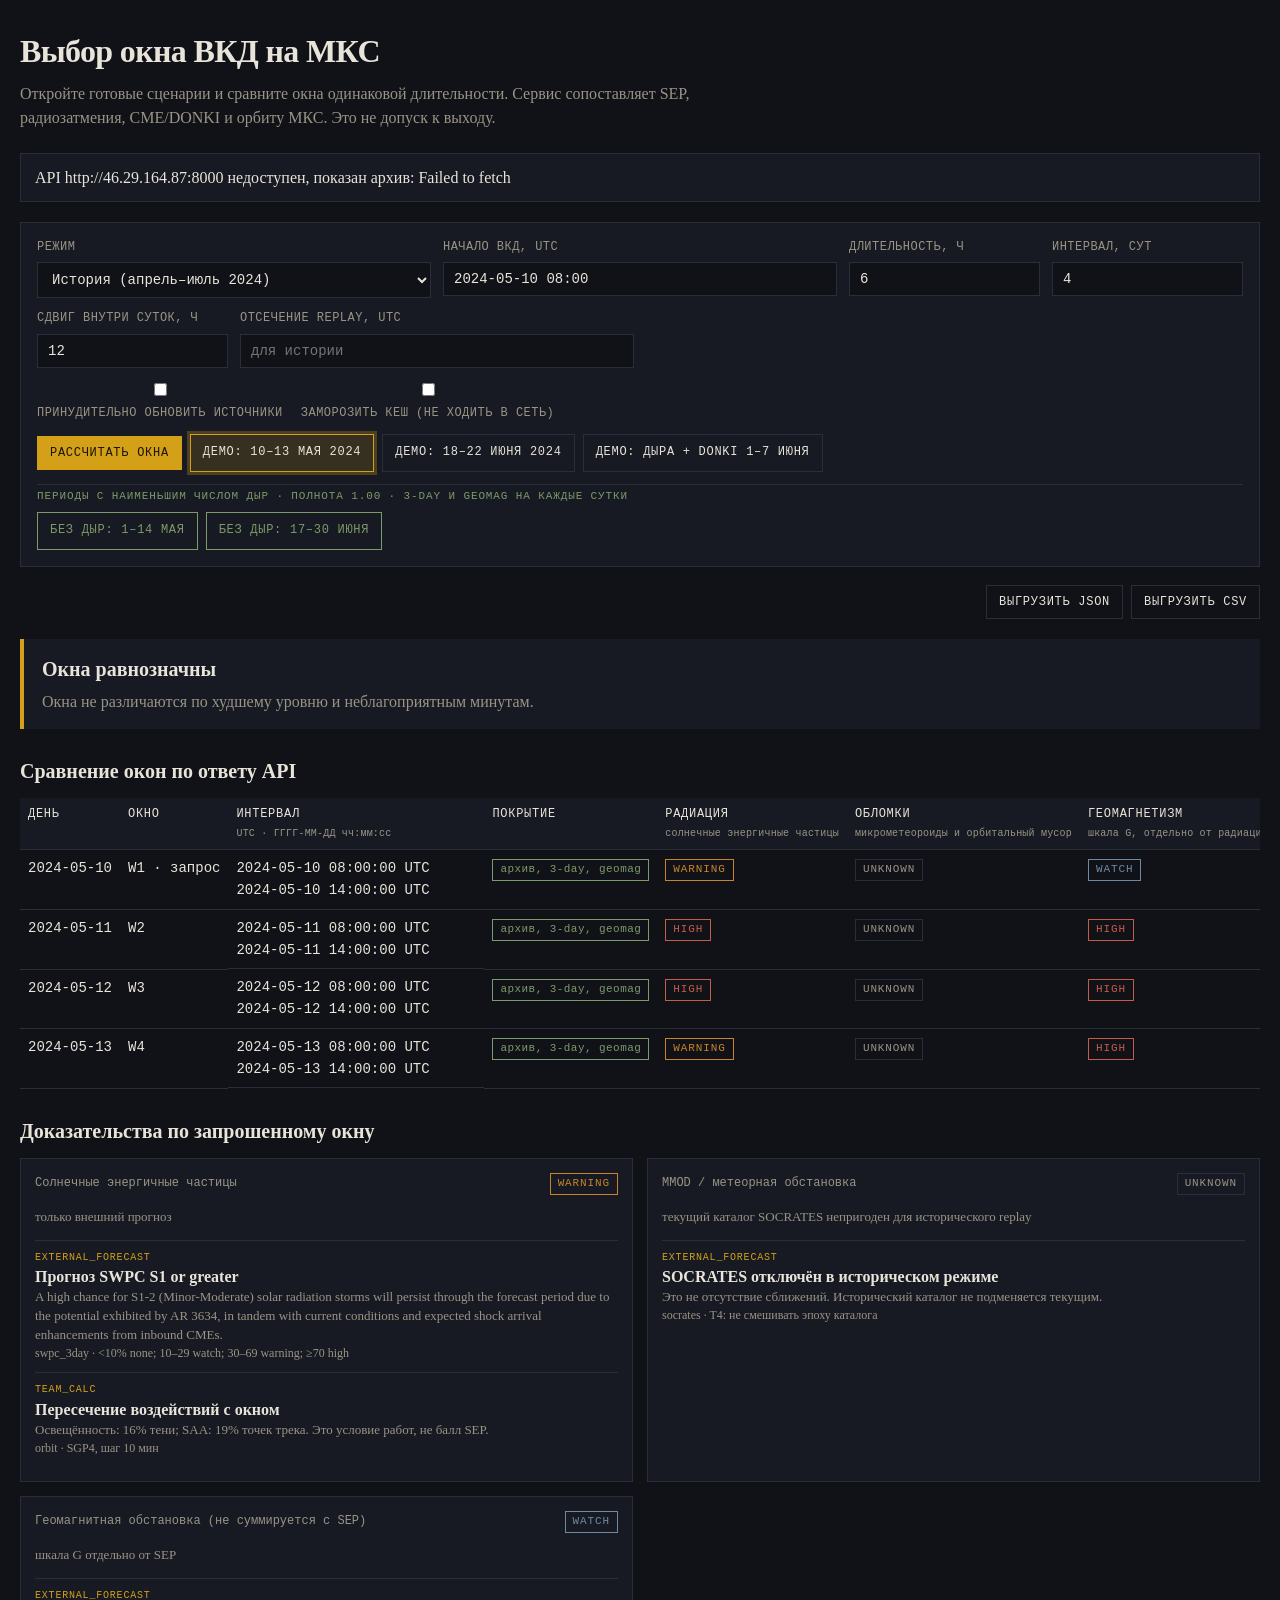
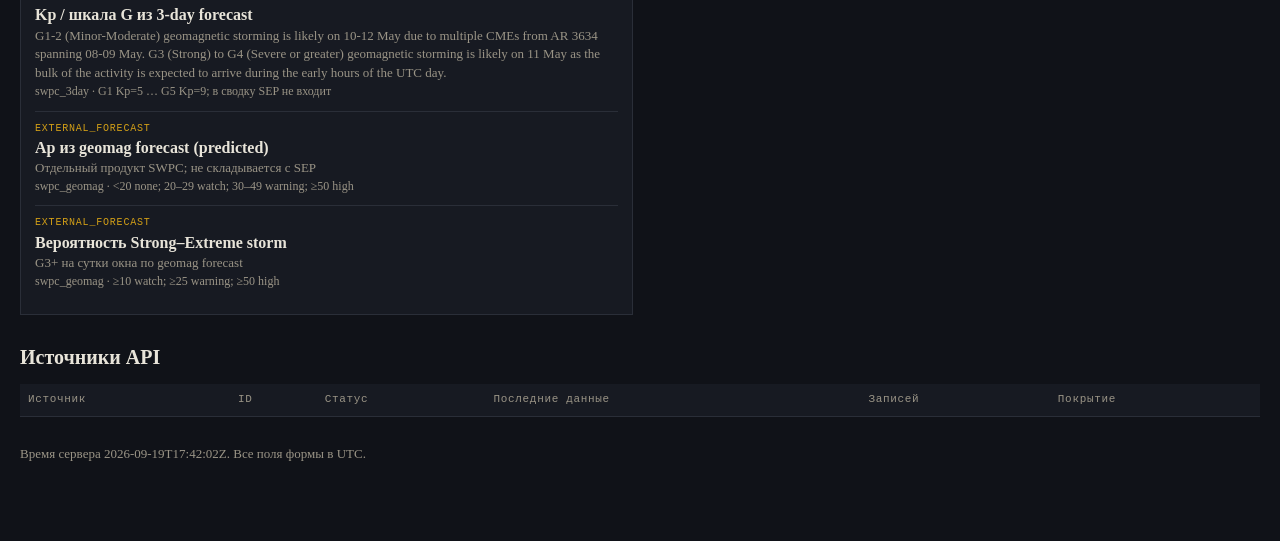
==== docs/index.html @ bfe6f2a4 "Drop the SEP/MMOD/G abbreviations and the summation footnote. Column headers keep the Russian names," ====
<!DOCTYPE html>
<html lang="ru">
<head>
  <meta charset="utf-8">
  <meta name="viewport" content="width=device-width, initial-scale=1">
  <title>Окно ВКД · МКС</title>
  <link rel="stylesheet" href="static/style.css?v=eva-window-0.3.8">
</head>
<body data-api-base="http://46.29.164.87:8000" data-static="true" data-live-api="true" data-algorithm="eva-window-0.3.8" data-demo="storm" data-demos='{&#34;storm&#34;: {&#34;mode&#34;: &#34;historical&#34;, &#34;start_utc&#34;: &#34;2024-05-10 08:00&#34;, &#34;duration_hours&#34;: 6, &#34;interval_days&#34;: 4, &#34;search_hours&#34;: 12, &#34;cutoff_utc&#34;: &#34;&#34;}, &#34;quiet&#34;: {&#34;mode&#34;: &#34;historical&#34;, &#34;start_utc&#34;: &#34;2024-06-18 08:00&#34;, &#34;duration_hours&#34;: 6, &#34;interval_days&#34;: 5, &#34;search_hours&#34;: 12, &#34;cutoff_utc&#34;: &#34;&#34;}, &#34;gap&#34;: {&#34;mode&#34;: &#34;historical&#34;, &#34;start_utc&#34;: &#34;2024-06-01 08:00&#34;, &#34;duration_hours&#34;: 6, &#34;interval_days&#34;: 7, &#34;search_hours&#34;: 12, &#34;cutoff_utc&#34;: &#34;&#34;}, &#34;full_may&#34;: {&#34;mode&#34;: &#34;historical&#34;, &#34;start_utc&#34;: &#34;2024-05-01 08:00&#34;, &#34;duration_hours&#34;: 6, &#34;interval_days&#34;: 14, &#34;search_hours&#34;: 12, &#34;cutoff_utc&#34;: &#34;&#34;}, &#34;full_june&#34;: {&#34;mode&#34;: &#34;historical&#34;, &#34;start_utc&#34;: &#34;2024-06-17 08:00&#34;, &#34;duration_hours&#34;: 6, &#34;interval_days&#34;: 14, &#34;search_hours&#34;: 12, &#34;cutoff_utc&#34;: &#34;&#34;}}'>
  <div class="page">
    <h1>Выбор окна ВКД на МКС</h1>
    <p class="lede">
      Откройте готовые сценарии и сравните окна одинаковой длительности.
      Сервис сопоставляет SEP, радиозатмения, CME/DONKI и орбиту МКС.
      Это не допуск к выходу.
    </p>

    

    <div id="live-error" class="banner error"></div>

    <form id="eva-form" class="console" onsubmit="return false;">
      <label class="span-2 mode-field">Режим
        <select name="mode">
          <option value="current" >Текущая обстановка</option>
          <option value="historical" selected>История (апрель–июль 2024)</option>
        </select>
      </label>
      <label class="span-2">Начало ВКД, UTC
        <input name="start_utc" placeholder="2024-04-15 08:00" value="2024-05-10 08:00">
      </label>
      <label>Длительность, ч
        <input name="duration_hours" type="number" min="1" max="8" step="0.5" value="6">
      </label>
      <label>Интервал, сут
        <input name="interval_days" type="number" min="1" max="122" step="1" value="4">
      </label>
      <label>Сдвиг внутри суток, ч
        <input name="search_hours" type="number" min="1" max="24" step="1" value="12">
      </label>
      <label class="span-2">Отсечение replay, UTC
        <input name="cutoff_utc" placeholder="для истории" value="">
      </label>
      <div class="span-6 checks">
        <label><input type="checkbox" name="refresh" > Принудительно обновить источники</label>
        <label><input type="checkbox" name="freeze" > Заморозить кеш (не ходить в сеть)</label>
        
      </div>
      <div class="span-6 actions">
        
        <button type="submit">Рассчитать окна</button>
        
        
        <a class="btn ghost is-selected" href="index.html?demo=storm" aria-pressed="true">Демо: 10–13 мая 2024</a>
        
        <a class="btn ghost" href="index.html?demo=quiet" >Демо: 18–22 июня 2024</a>
        
        <a class="btn ghost" href="index.html?demo=gap" >Демо: дыра + DONKI 1–7 июня</a>
        
      </div>
      <div class="span-6 demo-full">
        <p class="demo-full-label">Периоды с наименьшим числом дыр · полнота 1.00 · 3-day и geomag на каждые сутки</p>
        <div class="actions">
          
          <a class="btn full" href="index.html?demo=full_may" >Без дыр: 1–14 мая</a>
          
          <a class="btn full" href="index.html?demo=full_june" >Без дыр: 17–30 июня</a>
          
        </div>
      </div>
    </form>

    <div id="results-root">
    
    </div>

    <p class="small">Время сервера 2026-09-19T17:42:02Z. Все поля формы в UTC.</p>
  </div>
  <div id="eva-alert" class="modal" hidden>
    <div class="modal-card" role="dialog" aria-modal="true" aria-labelledby="eva-alert-title">
      <p class="modal-kicker">Предупреждение</p>
      <h2 id="eva-alert-title">Опасность выхода</h2>
      <p id="eva-alert-body"></p>
      <div id="eva-alert-factors" class="modal-factors"></div>
      <div class="modal-actions">
        <button type="button" id="eva-alert-close">Понятно</button>
      </div>
    </div>
  </div>
  <script src="static/stand.js?v=eva-window-0.3.8"></script>
</body>
</html>
---- docs/static/style.css ----
:root {
  --bg: #101218;
  --bg-2: #171a22;
  --ink: #e8e4d9;
  --muted: #9a9486;
  --line: #2a2e38;
  --accent: #d4a017;
  --good: #7d9a6a;
  --warn: #c9842a;
  --bad: #c45c4a;
  --info: #6e8aa3;
  --mono: "IBM Plex Mono", "SF Mono", ui-monospace, Menlo, monospace;
  --sans: "Iowan Old Style", "Palatino Linotype", Palatino, "Times New Roman", serif;
}

* { box-sizing: border-box; }
html, body { margin: 0; padding: 0; background: var(--bg); color: var(--ink); }
body {
  font-family: var(--sans);
  font-size: 16px;
  line-height: 1.45;
}

.page { max-width: 1280px; margin: 0 auto; padding: 28px 20px 64px; }
.kicker {
  font-family: var(--mono);
  font-size: 11px;
  letter-spacing: 0.14em;
  text-transform: uppercase;
  color: var(--accent);
  margin: 0 0 8px;
}
h1 { font-size: 32px; font-weight: 600; margin: 0 0 8px; letter-spacing: -0.02em; }
.lede { color: var(--muted); max-width: 46em; margin: 0 0 24px; }

.banner {
  border: 1px solid var(--line);
  background: var(--bg-2);
  padding: 12px 14px;
  margin: 0 0 20px;
}
.banner.error:empty { display: none; }
.banner.warn { border-color: var(--warn); }

form.console {
  display: grid;
  grid-template-columns: repeat(6, minmax(0, 1fr));
  gap: 12px;
  padding: 16px;
  border: 1px solid var(--line);
  background: var(--bg-2);
  margin-bottom: 18px;
}
form.console label {
  display: flex;
  flex-direction: column;
  gap: 6px;
  font-size: 12px;
  color: var(--muted);
  font-family: var(--mono);
  letter-spacing: 0.04em;
  text-transform: uppercase;
}
form.console .span-2 { grid-column: span 2; }
form.console .span-6 { grid-column: span 6; }
form.console .mode-field {
  min-width: 18rem;
}
input:not([type="checkbox"]), select {
  background: var(--bg);
  color: var(--ink);
  border: 1px solid var(--line);
  padding: 8px 10px;
  font: 14px var(--mono);
  width: 100%;
  min-width: 0;
}
form.console .mode-field select {
  min-width: 26ch;
}
.checks { display: flex; gap: 18px; align-items: center; flex-wrap: wrap; }
.checks label { flex-direction: row; align-items: center; text-transform: none; letter-spacing: 0; font-family: var(--sans); color: var(--ink); }
.actions { display: flex; gap: 8px; flex-wrap: wrap; align-items: center; }
button, .btn {
  appearance: none;
  border: 1px solid var(--accent);
  background: var(--accent);
  color: #1a1404;
  font-family: var(--mono);
  font-size: 12px;
  letter-spacing: 0.06em;
  text-transform: uppercase;
  padding: 9px 12px;
  text-decoration: none;
  cursor: pointer;
  transition: background-color 0.16s ease, border-color 0.16s ease, color 0.16s ease, box-shadow 0.16s ease, filter 0.16s ease;
}
button:hover, .btn:hover,
button:focus-visible, .btn:focus-visible,
button:active, .btn:active,
button.is-selected, .btn.is-selected {
  background: #edc44a;
  border-color: #f3d36a;
  color: #1a1404;
  box-shadow: 0 0 0 3px rgba(212, 160, 23, 0.38);
  filter: brightness(1.06);
}
.btn.ghost, button.ghost {
  background: transparent;
  color: var(--ink);
  border-color: var(--line);
}
.btn.ghost:hover, button.ghost:hover,
.btn.ghost:focus-visible, button.ghost:focus-visible,
.btn.ghost:active, button.ghost:active,
.btn.ghost.is-selected, button.ghost.is-selected {
  background: rgba(212, 160, 23, 0.16);
  border-color: var(--accent);
  color: var(--ink);
  box-shadow: 0 0 0 3px rgba(212, 160, 23, 0.28);
  filter: none;
}
.demo-full {
  padding-top: 4px;
  border-top: 1px solid var(--line);
}
.demo-full-label {
  margin: 0 0 8px;
  font-family: var(--mono);
  font-size: 11px;
  letter-spacing: 0.08em;
  text-transform: uppercase;
  color: var(--good);
}
.btn.full {
  background: transparent;
  color: var(--good);
  border-color: var(--good);
}
.btn.full:hover, .btn.full:focus-visible,
.btn.full:active, .btn.full.is-selected {
  background: rgba(125, 154, 106, 0.22);
  border-color: #b3d09a;
  color: #d5e8c8;
  box-shadow: 0 0 0 3px rgba(125, 154, 106, 0.32);
  filter: none;
}

.meta-row {
  display: flex;
  justify-content: space-between;
  gap: 12px;
  flex-wrap: wrap;
  color: var(--muted);
  font-family: var(--mono);
  font-size: 12px;
  margin-bottom: 20px;
  align-items: center;
}
.export-actions {
  display: flex;
  gap: 8px;
  flex-wrap: wrap;
}

.decision {
  padding: 16px 18px;
  border-left: 4px solid var(--accent);
  background: var(--bg-2);
  margin-bottom: 22px;
}
.decision h2 { margin: 0 0 6px; font-size: 20px; }
.decision p { margin: 0; color: var(--muted); }

.grid-2 { display: grid; grid-template-columns: 1fr 1fr; gap: 14px; }
.grid-3 { display: grid; grid-template-columns: 1fr 1fr 1fr; gap: 14px; }
section { margin: 28px 0; }
h2 { font-size: 20px; margin: 0 0 12px; font-weight: 600; }
h3 { font-size: 15px; margin: 0 0 8px; font-weight: 600; }

.card {
  border: 1px solid var(--line);
  background: var(--bg-2);
  padding: 14px;
}
.card header {
  display: flex;
  justify-content: space-between;
  gap: 8px;
  align-items: baseline;
  margin-bottom: 8px;
  font-family: var(--mono);
  font-size: 12px;
  color: var(--muted);
}

.level {
  display: inline-block;
  font-family: var(--mono);
  font-size: 11px;
  letter-spacing: 0.08em;
  text-transform: uppercase;
  padding: 2px 7px;
  border: 1px solid var(--line);
}
.level.none { color: var(--good); border-color: var(--good); }
.level.watch { color: var(--info); border-color: var(--info); }
.level.warning { color: var(--warn); border-color: var(--warn); }
.level.high { color: var(--bad); border-color: var(--bad); }
.level.unknown { color: var(--muted); }

table {
  width: max-content;
  min-width: 100%;
  border-collapse: collapse;
  font-size: 14px;
}
thead th {
  position: sticky;
  top: 0;
  background: var(--bg-2);
}
th, td {
  text-align: left;
  padding: 8px 8px;
  border-bottom: 1px solid var(--line);
  vertical-align: top;
}
th {
  font-family: var(--mono);
  font-size: 11px;
  letter-spacing: 0.06em;
  color: var(--muted);
  font-weight: 500;
  white-space: normal;
}
.th-abbr {
  text-transform: uppercase;
  letter-spacing: 0.1em;
  color: var(--accent);
  font-size: 10px;
  margin-bottom: 2px;
}
.th-word {
  text-transform: uppercase;
  color: var(--ink);
  font-size: 12px;
  letter-spacing: 0.06em;
  white-space: nowrap;
}
.th-hint {
  margin-top: 4px;
  font-size: 10px;
  line-height: 1.35;
  letter-spacing: 0.02em;
  text-transform: none;
  font-weight: 400;
  color: var(--muted);
  white-space: nowrap;
}
th.col-interval { min-width: 16rem; }
th.col-sep, th.col-mmod, th.col-geo { min-width: 11rem; }
th.col-adverse { min-width: 16rem; }
th.col-completeness { min-width: 15rem; }
.interval-range {
  display: flex;
  flex-direction: column;
  gap: 2px;
  white-space: nowrap;
}
.num { font-family: var(--mono); font-variant-numeric: tabular-nums; }
.preferred { background: rgba(212, 160, 23, 0.08); }
.table-wrap { overflow-x: auto; }
.cover {
  display: inline-block;
  font-family: var(--mono);
  font-size: 11px;
  letter-spacing: 0.04em;
  padding: 2px 7px;
  border: 1px solid var(--line);
}
.cover.ncei { color: var(--good); border-color: var(--good); }
.cover.donki { color: var(--info); border-color: var(--info); }
.cover.archive { color: var(--accent); border-color: var(--accent); }
.cover.gap { color: var(--muted); }

.evidence { margin: 0; padding: 0; list-style: none; }
.evidence li {
  border-top: 1px solid var(--line);
  padding: 10px 0;
}
.kind {
  font-family: var(--mono);
  font-size: 10px;
  letter-spacing: 0.08em;
  text-transform: uppercase;
  color: var(--accent);
}
.src { color: var(--muted); font-size: 12px; }
.small { color: var(--muted); font-size: 13px; }
.notes li { margin: 0 0 6px; }

.modal {
  position: fixed;
  inset: 0;
  z-index: 50;
  display: flex;
  align-items: center;
  justify-content: center;
  padding: 20px;
  background: rgba(8, 9, 12, 0.72);
}
.modal[hidden] { display: none; }
.modal-card {
  width: min(32rem, 100%);
  background: var(--bg-2);
  border: 1px solid var(--bad);
  box-shadow: 0 16px 48px rgba(0, 0, 0, 0.45);
  padding: 22px 22px 18px;
}
.modal-kicker {
  margin: 0 0 8px;
  font-family: var(--mono);
  font-size: 11px;
  letter-spacing: 0.12em;
  text-transform: uppercase;
  color: var(--bad);
}
.modal-card h2 {
  margin: 0 0 10px;
  font-size: 22px;
}
.modal-card p { margin: 0 0 12px; color: var(--muted); }
.modal-factors {
  display: flex;
  flex-wrap: wrap;
  gap: 8px;
  margin: 0 0 16px;
}
.modal-actions { display: flex; justify-content: flex-end; }

@media (max-width: 860px) {
  form.console, .grid-2, .grid-3 { grid-template-columns: 1fr; }
  form.console .span-2, form.console .span-6 { grid-column: span 1; }
  form.console .mode-field { min-width: 0; }
}
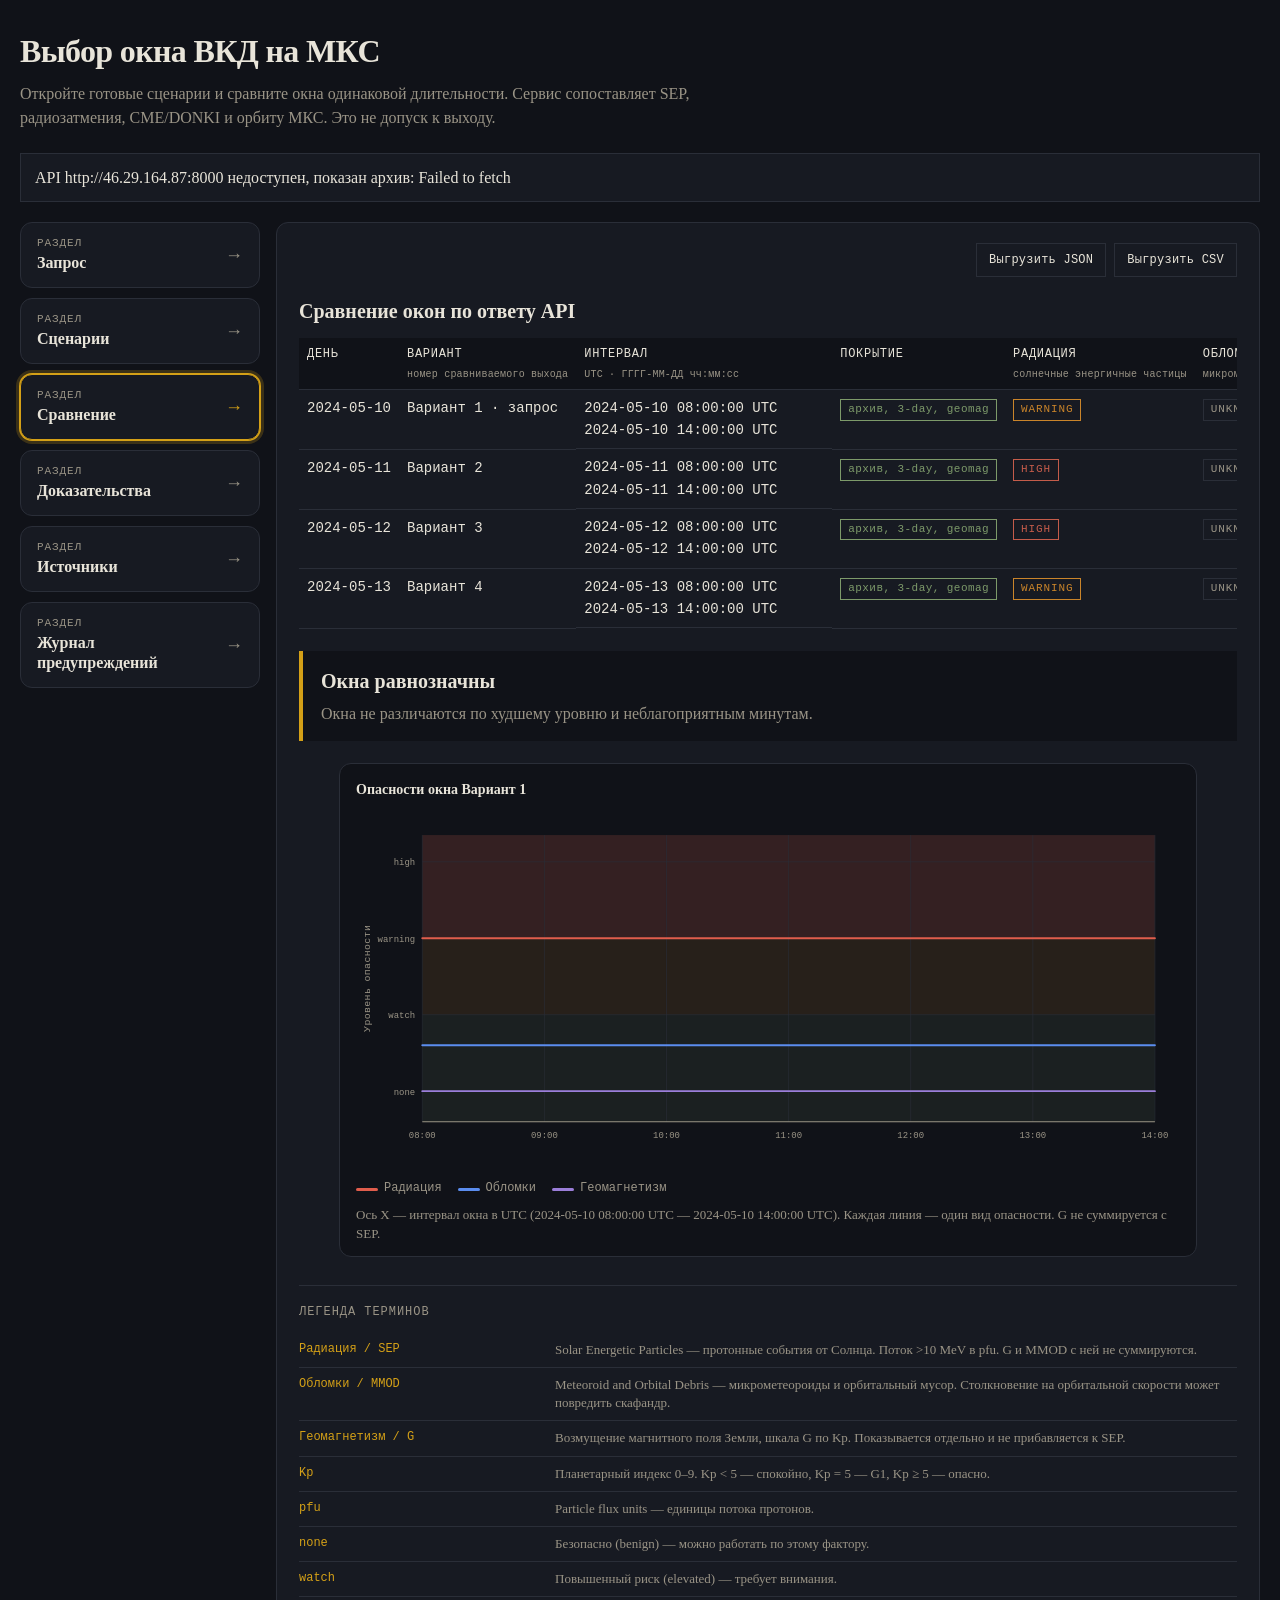
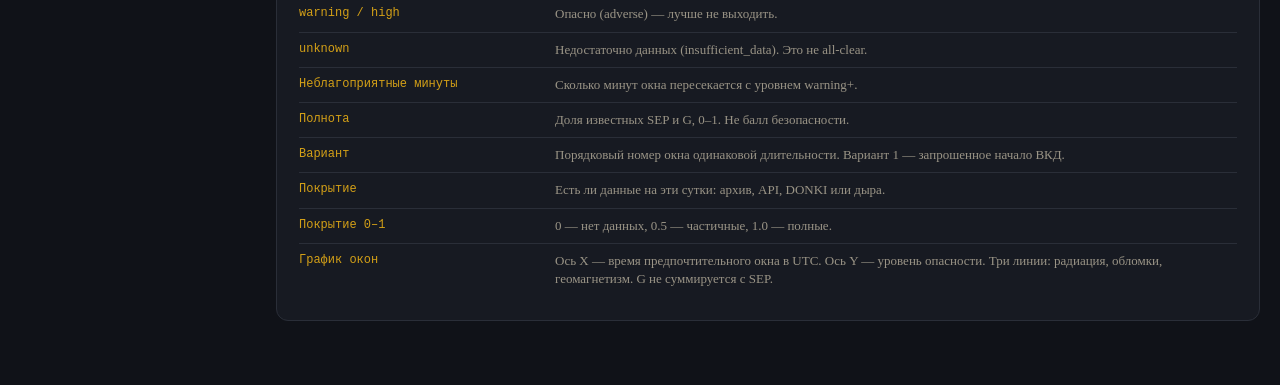
==== commit 9bbd62ee: "Publish the platform stand with a preferred-window danger chart. The public demo now uses section ti" ====
--- a/docs/index.html
+++ b/docs/index.html
@@ -1,80 +1,596 @@
+
 <!DOCTYPE html>
 <html lang="ru">
 <head>
   <meta charset="utf-8">
   <meta name="viewport" content="width=device-width, initial-scale=1">
   <title>Окно ВКД · МКС</title>
-  <link rel="stylesheet" href="static/style.css?v=eva-window-0.3.8">
+  <link rel="stylesheet" href="static/style.css?v=eva-window-0.3.26">
 </head>
-<body data-api-base="http://46.29.164.87:8000" data-static="true" data-live-api="true" data-algorithm="eva-window-0.3.8" data-demo="storm" data-demos='{&#34;storm&#34;: {&#34;mode&#34;: &#34;historical&#34;, &#34;start_utc&#34;: &#34;2024-05-10 08:00&#34;, &#34;duration_hours&#34;: 6, &#34;interval_days&#34;: 4, &#34;search_hours&#34;: 12, &#34;cutoff_utc&#34;: &#34;&#34;}, &#34;quiet&#34;: {&#34;mode&#34;: &#34;historical&#34;, &#34;start_utc&#34;: &#34;2024-06-18 08:00&#34;, &#34;duration_hours&#34;: 6, &#34;interval_days&#34;: 5, &#34;search_hours&#34;: 12, &#34;cutoff_utc&#34;: &#34;&#34;}, &#34;gap&#34;: {&#34;mode&#34;: &#34;historical&#34;, &#34;start_utc&#34;: &#34;2024-06-01 08:00&#34;, &#34;duration_hours&#34;: 6, &#34;interval_days&#34;: 7, &#34;search_hours&#34;: 12, &#34;cutoff_utc&#34;: &#34;&#34;}, &#34;full_may&#34;: {&#34;mode&#34;: &#34;historical&#34;, &#34;start_utc&#34;: &#34;2024-05-01 08:00&#34;, &#34;duration_hours&#34;: 6, &#34;interval_days&#34;: 14, &#34;search_hours&#34;: 12, &#34;cutoff_utc&#34;: &#34;&#34;}, &#34;full_june&#34;: {&#34;mode&#34;: &#34;historical&#34;, &#34;start_utc&#34;: &#34;2024-06-17 08:00&#34;, &#34;duration_hours&#34;: 6, &#34;interval_days&#34;: 14, &#34;search_hours&#34;: 12, &#34;cutoff_utc&#34;: &#34;&#34;}}'>
-  <div class="page">
-    <h1>Выбор окна ВКД на МКС</h1>
-    <p class="lede">
-      Откройте готовые сценарии и сравните окна одинаковой длительности.
-      Сервис сопоставляет SEP, радиозатмения, CME/DONKI и орбиту МКС.
-      Это не допуск к выходу.
-    </p>
-
-    
-
+<body data-api-base="http://46.29.164.87:8000" data-static="true" data-live-api="true" data-algorithm="eva-window-0.3.26" data-demo="storm" data-demos='{&#34;storm&#34;: {&#34;mode&#34;: &#34;historical&#34;, &#34;start_utc&#34;: &#34;2024-05-10 08:00&#34;, &#34;duration_hours&#34;: 6, &#34;interval_days&#34;: 4, &#34;search_hours&#34;: 12, &#34;cutoff_utc&#34;: &#34;&#34;}, &#34;quiet&#34;: {&#34;mode&#34;: &#34;historical&#34;, &#34;start_utc&#34;: &#34;2024-06-18 08:00&#34;, &#34;duration_hours&#34;: 6, &#34;interval_days&#34;: 5, &#34;search_hours&#34;: 12, &#34;cutoff_utc&#34;: &#34;&#34;}, &#34;gap&#34;: {&#34;mode&#34;: &#34;historical&#34;, &#34;start_utc&#34;: &#34;2024-06-01 08:00&#34;, &#34;duration_hours&#34;: 6, &#34;interval_days&#34;: 7, &#34;search_hours&#34;: 12, &#34;cutoff_utc&#34;: &#34;&#34;}, &#34;full_may&#34;: {&#34;mode&#34;: &#34;historical&#34;, &#34;start_utc&#34;: &#34;2024-05-01 08:00&#34;, &#34;duration_hours&#34;: 6, &#34;interval_days&#34;: 14, &#34;search_hours&#34;: 12, &#34;cutoff_utc&#34;: &#34;&#34;}, &#34;full_june&#34;: {&#34;mode&#34;: &#34;historical&#34;, &#34;start_utc&#34;: &#34;2024-06-17 08:00&#34;, &#34;duration_hours&#34;: 6, &#34;interval_days&#34;: 14, &#34;search_hours&#34;: 12, &#34;cutoff_utc&#34;: &#34;&#34;}}'>
+  <div class="platform">
+    <header class="platform-head">
+      <h1>Выбор окна ВКД на МКС</h1>
+      <p class="lede">
+        Откройте готовые сценарии и сравните окна одинаковой длительности.
+        Сервис сопоставляет SEP, радиозатмения, CME/DONKI и орбиту МКС.
+        Это не допуск к выходу.
+      </p>
+    </header>
+
+    
     <div id="live-error" class="banner error"></div>
 
-    <form id="eva-form" class="console" onsubmit="return false;">
-      <label class="span-2 mode-field">Режим
-        <select name="mode">
-          <option value="current" >Текущая обстановка</option>
-          <option value="historical" selected>История (апрель–июль 2024)</option>
-        </select>
-      </label>
-      <label class="span-2">Начало ВКД, UTC
-        <input name="start_utc" placeholder="2024-04-15 08:00" value="2024-05-10 08:00">
-      </label>
-      <label>Длительность, ч
-        <input name="duration_hours" type="number" min="1" max="8" step="0.5" value="6">
-      </label>
-      <label>Интервал, сут
-        <input name="interval_days" type="number" min="1" max="122" step="1" value="4">
-      </label>
-      <label>Сдвиг внутри суток, ч
-        <input name="search_hours" type="number" min="1" max="24" step="1" value="12">
-      </label>
-      <label class="span-2">Отсечение replay, UTC
-        <input name="cutoff_utc" placeholder="для истории" value="">
-      </label>
-      <div class="span-6 checks">
-        <label><input type="checkbox" name="refresh" > Принудительно обновить источники</label>
-        <label><input type="checkbox" name="freeze" > Заморозить кеш (не ходить в сеть)</label>
-        
+    <div class="platform-body">
+      <nav class="tiles" aria-label="Разделы">
+        <button type="button" class="tile is-selected" data-pane="request" aria-pressed="true">
+          <span class="tile-kicker">Раздел</span>
+          <span class="tile-title">Запрос</span>
+          <span class="tile-arrow" aria-hidden="true">→</span>
+        </button>
+        <button type="button" class="tile" data-pane="scenarios" aria-pressed="false">
+          <span class="tile-kicker">Раздел</span>
+          <span class="tile-title">Сценарии</span>
+          <span class="tile-arrow" aria-hidden="true">→</span>
+        </button>
+        <button type="button" class="tile" data-pane="compare" aria-pressed="false">
+          <span class="tile-kicker">Раздел</span>
+          <span class="tile-title">Сравнение</span>
+          <span class="tile-arrow" aria-hidden="true">→</span>
+        </button>
+        <button type="button" class="tile" data-pane="evidence" aria-pressed="false">
+          <span class="tile-kicker">Раздел</span>
+          <span class="tile-title">Доказательства</span>
+          <span class="tile-arrow" aria-hidden="true">→</span>
+        </button>
+        <button type="button" class="tile" data-pane="sources" aria-pressed="false">
+          <span class="tile-kicker">Раздел</span>
+          <span class="tile-title">Источники</span>
+          <span class="tile-arrow" aria-hidden="true">→</span>
+        </button>
+        <button type="button" class="tile" data-pane="warnings" aria-pressed="false">
+          <span class="tile-kicker">Раздел <span class="tile-count" id="warning-count" hidden>0</span></span>
+          <span class="tile-title">Журнал предупреждений</span>
+          <span class="tile-arrow" aria-hidden="true">→</span>
+        </button>
+      </nav>
+
+      <div class="panes">
+        <section class="pane is-open" id="pane-request">
+          <div class="pane-window">
+            <h2>Запрос</h2>
+            <form id="eva-form" class="console" onsubmit="return false;">
+              <label class="span-2 mode-field">Режим
+                <select name="mode">
+                  <option value="current" >Текущая обстановка</option>
+                  <option value="historical" selected>История (апрель–июль 2024)</option>
+                </select>
+              </label>
+              <div class="span-2 start-field">
+                <label>Начало ВКД
+                  <input name="start_utc" placeholder="2024-04-15 08:00" value="2024-05-10 08:00">
+                </label>
+                <label>Часовой пояс
+                  <select name="timezone">
+                    <option value="UTC" selected>UTC</option>
+                    <option value="Europe/Moscow">Москва (UTC+3)</option>
+                    <option value="Europe/Samara">Самара (UTC+4)</option>
+                    <option value="Asia/Yekaterinburg">Екатеринбург (UTC+5)</option>
+                    <option value="Asia/Novosibirsk">Новосибирск (UTC+7)</option>
+                    <option value="Asia/Vladivostok">Владивосток (UTC+10)</option>
+                    <option value="America/Chicago">Хьюстон, MCC</option>
+                    <option value="America/New_York">Нью-Йорк</option>
+                    <option value="Europe/Berlin">Берлин</option>
+                    <option value="Asia/Tokyo">Токио</option>
+                  </select>
+                </label>
+              </div>
+              <p class="span-2 small tz-preview" id="tz-preview"></p>
+              <label>Длительность, ч
+                <input name="duration_hours" type="number" min="1" max="8" step="0.5" value="6">
+              </label>
+              <label>Интервал, сут
+                <input name="interval_days" type="number" min="1" max="122" step="1" value="4">
+              </label>
+              <label>Сдвиг внутри суток, ч
+                <input name="search_hours" type="number" min="1" max="24" step="1" value="12">
+              </label>
+              <label class="span-2">Отсечение replay, UTC
+                <input name="cutoff_utc" placeholder="для истории" value="">
+              </label>
+              <div class="span-2 switches">
+                <label class="switch">
+                  <input type="checkbox" name="refresh" >
+                  <span class="switch-track" aria-hidden="true"><span class="switch-thumb"></span></span>
+                  <span class="switch-copy">
+                    <span class="switch-title">Обновить источники</span>
+                    <span class="switch-hint">Принудительно скачать данные заново</span>
+                  </span>
+                </label>
+                <label class="switch">
+                  <input type="checkbox" name="freeze" >
+                  <span class="switch-track" aria-hidden="true"><span class="switch-thumb"></span></span>
+                  <span class="switch-copy">
+                    <span class="switch-title">Заморозить кеш</span>
+                    <span class="switch-hint">Не ходить в сеть, взять уже сохранённое</span>
+                  </span>
+                </label>
+                
+              </div>
+              <div class="span-2 actions">
+                
+                <button type="submit">Рассчитать окна</button>
+                
+              </div>
+            </form>
+            
+
+<aside class="legend">
+  <h3>Легенда терминов</h3>
+  <dl>
+    
+    <div class="legend-row">
+      <dt>ВКД</dt>
+      <dd>Внекорабельная деятельность — выход в открытый космос. Это не допуск к выходу.</dd>
+    </div>
+    
+    <div class="legend-row">
+      <dt>МКС</dt>
+      <dd>Международная космическая станция.</dd>
+    </div>
+    
+    <div class="legend-row">
+      <dt>UTC</dt>
+      <dd>Всемирное координированное время. В расчёт и таблицу сравнение уходит UTC.</dd>
+    </div>
+    
+    <div class="legend-row">
+      <dt>Часовой пояс</dt>
+      <dd>Как читать поле «Начало ВКД». Цифры остаются, в API уходит пересчёт в UTC.</dd>
+    </div>
+    
+    <div class="legend-row">
+      <dt>Текущая обстановка</dt>
+      <dd>Оценка по свежим прогнозам и измерениям.</dd>
+    </div>
+    
+    <div class="legend-row">
+      <dt>История</dt>
+      <dd>Честный replay апреля–июля 2024: учитывается только то, что уже было известно к отсечению.</dd>
+    </div>
+    
+    <div class="legend-row">
+      <dt>Начало ВКД</dt>
+      <dd>Момент старта окна выхода в выбранном поясе.</dd>
+    </div>
+    
+    <div class="legend-row">
+      <dt>Длительность</dt>
+      <dd>Длина одного окна ВКД, часы.</dd>
+    </div>
+    
+    <div class="legend-row">
+      <dt>Интервал</dt>
+      <dd>Сколько суток подряд сравнивать окнами той же длительности.</dd>
+    </div>
+    
+    <div class="legend-row">
+      <dt>Сдвиг внутри суток</dt>
+      <dd>На сколько часов можно сдвинуть старт внутри суток.</dd>
+    </div>
+    
+    <div class="legend-row">
+      <dt>Отсечение replay / as_of</dt>
+      <dd>Какие данные были известны к этому моменту. Берутся только выпуски с issued_at не позже отсечения.</dd>
+    </div>
+    
+    <div class="legend-row">
+      <dt>issued_at</dt>
+      <dd>Когда прогноз опубликовали.</dd>
+    </div>
+    
+    <div class="legend-row">
+      <dt>retrieved_at</dt>
+      <dd>Когда мы скачали эти данные.</dd>
+    </div>
+    
+    <div class="legend-row">
+      <dt>valid_from / valid_to</dt>
+      <dd>На какой интервал величина актуальна.</dd>
+    </div>
+    
+  </dl>
+</aside>
+
+
+          </div>
+        </section>
+
+        <section class="pane" id="pane-scenarios">
+          <div class="pane-window">
+            <div class="journal-head">
+              <h2>Сценарии</h2>
+              <div class="export-actions">
+                <button type="button" class="btn ghost no-select" id="export-scenarios-json">Выгрузить JSON</button>
+                <button type="button" class="btn ghost no-select" id="export-scenarios-csv">Выгрузить CSV</button>
+                <button type="button" class="btn ghost no-select" id="export-scenarios-zip">Выгрузить архив</button>
+              </div>
+            </div>
+            <p class="demo-group-label">Демо-варианты</p>
+            <div class="actions">
+              
+              <a class="btn ghost is-selected" href="index.html?demo=storm" aria-pressed="true">Буря · 10–13 мая 2024</a>
+              
+              <a class="btn ghost" href="index.html?demo=quiet" >Тихо · 18–22 июня 2024</a>
+              
+              <a class="btn ghost" href="index.html?demo=gap" >Дыра · 1–7 июня 2024</a>
+              
+            </div>
+            <p class="demo-full-label">Варианты демо без дыр</p>
+            <div class="actions">
+              
+              <a class="btn full" href="index.html?demo=full_may" >1–14 мая 2024</a>
+              
+              <a class="btn full" href="index.html?demo=full_june" >17–30 июня 2024</a>
+              
+            </div>
+            <p class="demo-group-label">Мои сценарии</p>
+            <div id="user-scenarios">
+              <p class="small">Пока нет своих расчётов. Они появятся после «Рассчитать окна» или выбора демо.</p>
+            </div>
+            
+
+<aside class="legend">
+  <h3>Легенда терминов</h3>
+  <dl>
+    
+    <div class="legend-row">
+      <dt>Демо-варианты</dt>
+      <dd>Готовые исторические сюжеты: буря, тихий интервал и дыра в данных.</dd>
+    </div>
+    
+    <div class="legend-row">
+      <dt>Буря</dt>
+      <dd>Интервал с высокой радиацией и геомагнитной активностью, 10–13 мая 2024.</dd>
+    </div>
+    
+    <div class="legend-row">
+      <dt>Тихо</dt>
+      <dd>Спокойный интервал 18–22 июня 2024.</dd>
+    </div>
+    
+    <div class="legend-row">
+      <dt>Дыра</dt>
+      <dd>Сутки без полного покрытия архива. Отсутствие файла — не «всё спокойно».</dd>
+    </div>
+    
+    <div class="legend-row">
+      <dt>Без дыр</dt>
+      <dd>Периоды, где на каждые сутки есть 3-day и geomag, полнота 1.00.</dd>
+    </div>
+    
+    <div class="legend-row">
+      <dt>Полнота</dt>
+      <dd>Доля известных SEP и G от 0 до 1. Это не оценка безопасности.</dd>
+    </div>
+    
+    <div class="legend-row">
+      <dt>Мои сценарии</dt>
+      <dd>Все ваши расчёты: актуальные параметры, предпочтительное окно и данные.</dd>
+    </div>
+    
+    <div class="legend-row">
+      <dt>Архив сценариев</dt>
+      <dd>ZIP с JSON и CSV. Сохранённые окна той же длительности участвуют в следующем сравнении.</dd>
+    </div>
+    
+  </dl>
+</aside>
+
+
+          </div>
+        </section>
+
+        <section class="pane" id="pane-compare">
+          <div class="pane-window">
+            <div id="compare-root">
+              
+              <p class="small">Нажмите «Рассчитать окна» в разделе «Запрос».</p>
+              
+            </div>
+            
+
+<aside class="legend">
+  <h3>Легенда терминов</h3>
+  <dl>
+    
+    <div class="legend-row">
+      <dt>Радиация / SEP</dt>
+      <dd>Solar Energetic Particles — протонные события от Солнца. Поток &gt;10 MeV в pfu. G и MMOD с ней не суммируются.</dd>
+    </div>
+    
+    <div class="legend-row">
+      <dt>Обломки / MMOD</dt>
+      <dd>Meteoroid and Orbital Debris — микрометеороиды и орбитальный мусор. Столкновение на орбитальной скорости может повредить скафандр.</dd>
+    </div>
+    
+    <div class="legend-row">
+      <dt>Геомагнетизм / G</dt>
+      <dd>Возмущение магнитного поля Земли, шкала G по Kp. Показывается отдельно и не прибавляется к SEP.</dd>
+    </div>
+    
+    <div class="legend-row">
+      <dt>Kp</dt>
+      <dd>Планетарный индекс 0–9. Kp &lt; 5 — спокойно, Kp = 5 — G1, Kp ≥ 5 — опасно.</dd>
+    </div>
+    
+    <div class="legend-row">
+      <dt>pfu</dt>
+      <dd>Particle flux units — единицы потока протонов.</dd>
+    </div>
+    
+    <div class="legend-row">
+      <dt>none</dt>
+      <dd>Безопасно (benign) — можно работать по этому фактору.</dd>
+    </div>
+    
+    <div class="legend-row">
+      <dt>watch</dt>
+      <dd>Повышенный риск (elevated) — требует внимания.</dd>
+    </div>
+    
+    <div class="legend-row">
+      <dt>warning / high</dt>
+      <dd>Опасно (adverse) — лучше не выходить.</dd>
+    </div>
+    
+    <div class="legend-row">
+      <dt>unknown</dt>
+      <dd>Недостаточно данных (insufficient_data). Это не all-clear.</dd>
+    </div>
+    
+    <div class="legend-row">
+      <dt>Неблагоприятные минуты</dt>
+      <dd>Сколько минут окна пересекается с уровнем warning+.</dd>
+    </div>
+    
+    <div class="legend-row">
+      <dt>Полнота</dt>
+      <dd>Доля известных SEP и G, 0–1. Не балл безопасности.</dd>
+    </div>
+    
+    <div class="legend-row">
+      <dt>Вариант</dt>
+      <dd>Порядковый номер окна одинаковой длительности. Вариант 1 — запрошенное начало ВКД.</dd>
+    </div>
+    
+    <div class="legend-row">
+      <dt>Покрытие</dt>
+      <dd>Есть ли данные на эти сутки: архив, API, DONKI или дыра.</dd>
+    </div>
+    
+    <div class="legend-row">
+      <dt>Покрытие 0–1</dt>
+      <dd>0 — нет данных, 0.5 — частичные, 1.0 — полные.</dd>
+    </div>
+    
+    <div class="legend-row">
+      <dt>График окон</dt>
+      <dd>Ось X — время предпочтительного окна в UTC. Ось Y — уровень опасности. Три линии: радиация, обломки, геомагнетизм. G не суммируется с SEP.</dd>
+    </div>
+    
+  </dl>
+</aside>
+
+
+          </div>
+        </section>
+
+        <section class="pane" id="pane-evidence">
+          <div class="pane-window">
+            <div id="evidence-root">
+              
+              <p class="small">Доказательства появятся после расчёта.</p>
+              
+            </div>
+            
+
+<aside class="legend">
+  <h3>Легенда терминов</h3>
+  <dl>
+    
+    <div class="legend-row">
+      <dt>Доказательства</dt>
+      <dd>Почему фактору выставлен уровень: измерение, чужой прогноз или наш расчёт.</dd>
+    </div>
+    
+    <div class="legend-row">
+      <dt>observation</dt>
+      <dd>Измерено прибором, например GOES.</dd>
+    </div>
+    
+    <div class="legend-row">
+      <dt>external_forecast</dt>
+      <dd>Чужой прогноз, например SWPC.</dd>
+    </div>
+    
+    <div class="legend-row">
+      <dt>derived / team_calc</dt>
+      <dd>Наш расчёт: пересечение с окном, траектория, тень, SAA.</dd>
+    </div>
+    
+    <div class="legend-row">
+      <dt>confidence</dt>
+      <dd>Уверенность: low — мало данных, medium — есть прогноз, high — точные измерения.</dd>
+    </div>
+    
+    <div class="legend-row">
+      <dt>TLE</dt>
+      <dd>Two-Line Elements — две строки, описывающие орбиту спутника.</dd>
+    </div>
+    
+    <div class="legend-row">
+      <dt>SGP4</dt>
+      <dd>Алгоритм положения спутника по TLE. Нужен, чтобы знать, где будет МКС во время ВКД.</dd>
+    </div>
+    
+    <div class="legend-row">
+      <dt>Полярная шапка</dt>
+      <dd>Область у полюсов, где магнитное поле слабее и SEP проникают легче.</dd>
+    </div>
+    
+    <div class="legend-row">
+      <dt>SAA</dt>
+      <dd>Южно-атлантическая аномалия — зона повышенной радиации на низкой орбите.</dd>
+    </div>
+    
+  </dl>
+</aside>
+
+
+          </div>
+        </section>
+
+        <section class="pane" id="pane-sources">
+          <div class="pane-window">
+            <div id="sources-root">
+              
+              <p class="small">Источники появятся после расчёта.</p>
+              
+            </div>
+            
+
+<aside class="legend">
+  <h3>Легенда терминов</h3>
+  <dl>
+    
+    <div class="legend-row">
+      <dt>NOAA SWPC</dt>
+      <dd>Space Weather Prediction Center — прогнозы протонных потоков и Kp на трое суток.</dd>
+    </div>
+    
+    <div class="legend-row">
+      <dt>NASA DONKI</dt>
+      <dd>Каталог уведомлений: CME, вспышки, SEP, геомагнитные бури.</dd>
+    </div>
+    
+    <div class="legend-row">
+      <dt>GOES-R SGPS</dt>
+      <dd>Измерения протонных потоков со спутников GOES, в том числе netCDF.</dd>
+    </div>
+    
+    <div class="legend-row">
+      <dt>CelesTrak</dt>
+      <dd>Текущие TLE МКС и SOCRATES — прогноз сближений с мусором.</dd>
+    </div>
+    
+    <div class="legend-row">
+      <dt>Space-Track</dt>
+      <dd>Историческая орбита МКС: TLE и GP_HISTORY.</dd>
+    </div>
+    
+    <div class="legend-row">
+      <dt>SOCRATES</dt>
+      <dd>Прогноз сближений ISS с орбитальным мусором. В историческом replay не подставляется.</dd>
+    </div>
+    
+    <div class="legend-row">
+      <dt>Публикация</dt>
+      <dd>issued_at — когда источник выпустил данные.</dd>
+    </div>
+    
+    <div class="legend-row">
+      <dt>Получено</dt>
+      <dd>retrieved_at — когда мы скачали эти данные.</dd>
+    </div>
+    
+    <div class="legend-row">
+      <dt>as_of</dt>
+      <dd>Временная честность: только то, что уже было известно к этому моменту.</dd>
+    </div>
+    
+    <div class="legend-row">
+      <dt>available / ok</dt>
+      <dd>Источник ответил и покрывает интервал.</dd>
+    </div>
+    
+    <div class="legend-row">
+      <dt>degraded</dt>
+      <dd>Источник есть, но покрытие неполное.</dd>
+    </div>
+    
+    <div class="legend-row">
+      <dt>не получено</dt>
+      <dd>По этому источнику в текущем запуске ещё нет ответа.</dd>
+    </div>
+    
+  </dl>
+</aside>
+
+
+          </div>
+        </section>
+
+        <section class="pane" id="pane-warnings">
+          <div class="pane-window">
+            <div class="journal-head">
+              <h2>Журнал предупреждений</h2>
+              <div class="export-actions">
+                <button type="button" class="btn ghost" id="export-journal">Выгрузить архив</button>
+              </div>
+            </div>
+            <div id="warning-log">
+              <p class="small">Пока нет всплывающих предупреждений. Они появятся, если при смене начала ВКД окно окажется неблагоприятным.</p>
+            </div>
+            
+
+<aside class="legend">
+  <h3>Легенда терминов</h3>
+  <dl>
+    
+    <div class="legend-row">
+      <dt>Опасность выхода</dt>
+      <dd>Всплывающее предупреждение, если при смене начала ВКД окно выглядит неблагоприятным.</dd>
+    </div>
+    
+    <div class="legend-row">
+      <dt>warning+</dt>
+      <dd>Уровень warning или high хотя бы по радиации, обломкам или геомагнетизму.</dd>
+    </div>
+    
+    <div class="legend-row">
+      <dt>SEP</dt>
+      <dd>Солнечные энергичные частицы — радиация.</dd>
+    </div>
+    
+    <div class="legend-row">
+      <dt>MMOD</dt>
+      <dd>Микрометеороиды и орбитальный мусор.</dd>
+    </div>
+    
+    <div class="legend-row">
+      <dt>G</dt>
+      <dd>Геомагнитная шкала. Показывается отдельно, не суммируется с SEP.</dd>
+    </div>
+    
+    <div class="legend-row">
+      <dt>Журнал предупреждений</dt>
+      <dd>Список всех уже показанных всплывающих предупреждений с временем UTC.</dd>
+    </div>
+    
+    <div class="legend-row">
+      <dt>Архив</dt>
+      <dd>ZIP-файл с journal.json и journal.csv — выгрузка всех записей журнала.</dd>
+    </div>
+    
+  </dl>
+</aside>
+
+
+          </div>
+        </section>
       </div>
-      <div class="span-6 actions">
-        
-        <button type="submit">Рассчитать окна</button>
-        
-        
-        <a class="btn ghost is-selected" href="index.html?demo=storm" aria-pressed="true">Демо: 10–13 мая 2024</a>
-        
-        <a class="btn ghost" href="index.html?demo=quiet" >Демо: 18–22 июня 2024</a>
-        
-        <a class="btn ghost" href="index.html?demo=gap" >Демо: дыра + DONKI 1–7 июня</a>
-        
-      </div>
-      <div class="span-6 demo-full">
-        <p class="demo-full-label">Периоды с наименьшим числом дыр · полнота 1.00 · 3-day и geomag на каждые сутки</p>
-        <div class="actions">
-          
-          <a class="btn full" href="index.html?demo=full_may" >Без дыр: 1–14 мая</a>
-          
-          <a class="btn full" href="index.html?demo=full_june" >Без дыр: 17–30 июня</a>
-          
-        </div>
-      </div>
-    </form>
-
-    <div id="results-root">
-    
-    </div>
-
-    <p class="small">Время сервера 2026-09-19T17:42:02Z. Все поля формы в UTC.</p>
+    </div>
   </div>
   <div id="eva-alert" class="modal" hidden>
     <div class="modal-card" role="dialog" aria-modal="true" aria-labelledby="eva-alert-title">
@@ -87,6 +603,6 @@
       </div>
     </div>
   </div>
-  <script src="static/stand.js?v=eva-window-0.3.8"></script>
+  <script src="static/stand.js?v=eva-window-0.3.26"></script>
 </body>
 </html>
--- a/docs/static/style.css
+++ b/docs/static/style.css
@@ -22,6 +22,168 @@
 }
 
 .page { max-width: 1280px; margin: 0 auto; padding: 28px 20px 64px; }
+
+.platform { max-width: 1280px; margin: 0 auto; padding: 28px 20px 64px; }
+.platform-head h1 { margin-bottom: 8px; }
+.platform-body {
+  display: grid;
+  grid-template-columns: 240px minmax(0, 1fr);
+  gap: 16px;
+  align-items: start;
+}
+.tiles {
+  display: flex;
+  flex-direction: column;
+  gap: 10px;
+  position: sticky;
+  top: 16px;
+}
+button.tile {
+  display: grid;
+  grid-template-columns: 1fr auto;
+  grid-template-rows: auto auto;
+  column-gap: 12px;
+  row-gap: 4px;
+  width: 100%;
+  text-align: left;
+  background: var(--bg-2);
+  color: var(--ink);
+  border: 1px solid var(--line);
+  border-radius: 12px;
+  padding: 14px 16px;
+  font-family: var(--sans);
+  font-size: 16px;
+  letter-spacing: 0;
+  text-transform: none;
+  box-shadow: none;
+  filter: none;
+}
+.tile-kicker {
+  grid-column: 1;
+  display: flex;
+  align-items: center;
+  gap: 8px;
+  font-family: var(--mono);
+  font-size: 11px;
+  letter-spacing: 0.08em;
+  text-transform: uppercase;
+  color: var(--muted);
+}
+.tile-count {
+  display: inline-block;
+  min-width: 1.35em;
+  font-size: 10px;
+  letter-spacing: 0.04em;
+  text-transform: uppercase;
+  color: #f4e8e6;
+  background: var(--bad);
+  border-radius: 999px;
+  padding: 2px 7px;
+  text-align: center;
+}
+.tile-count[hidden] { display: none; }
+.tile-title {
+  grid-column: 1;
+  font-size: 16px;
+  font-weight: 600;
+  line-height: 1.25;
+  color: var(--ink);
+}
+.tile-arrow {
+  grid-column: 2;
+  grid-row: 1 / span 2;
+  align-self: center;
+  color: var(--muted);
+  font-size: 18px;
+  line-height: 1;
+}
+button.tile:hover,
+button.tile:focus-visible {
+  background: rgba(212, 160, 23, 0.08);
+  border-color: var(--line);
+  color: var(--ink);
+  box-shadow: none;
+  filter: none;
+}
+button.tile:active {
+  background: var(--bg-2);
+  border-color: var(--accent);
+  color: var(--ink);
+  box-shadow: none;
+  filter: none;
+}
+button.tile.is-selected,
+button.tile.is-selected:hover,
+button.tile.is-selected:focus-visible,
+button.tile.is-selected:active {
+  background: var(--bg-2);
+  border-color: var(--accent);
+  color: var(--ink);
+  box-shadow: 0 0 0 1px var(--accent), 0 0 0 4px rgba(212, 160, 23, 0.22);
+  filter: none;
+}
+button.tile.is-selected .tile-arrow { color: var(--accent); }
+
+.panes { min-width: 0; }
+.pane { display: none; margin: 0; }
+.pane.is-open { display: block; }
+.pane-window {
+  border: 1px solid var(--line);
+  background: var(--bg-2);
+  border-radius: 12px;
+  padding: 20px 22px 24px;
+  min-height: 280px;
+}
+.pane-window > h2:first-child { margin-top: 0; }
+.pane-window form.console {
+  grid-template-columns: 1fr 1fr;
+  border: 0;
+  background: transparent;
+  padding: 0;
+  margin: 0;
+}
+.pane-window form.console .span-2 { grid-column: span 2; }
+.pane-window .card,
+.pane-window .decision,
+.pane-window .banner {
+  background: var(--bg);
+}
+.pane-window thead th { background: var(--bg); }
+.legend {
+  margin-top: 28px;
+  padding-top: 18px;
+  border-top: 1px solid var(--line);
+}
+.legend h3 {
+  margin: 0 0 12px;
+  font-size: 12px;
+  font-weight: 500;
+  font-family: var(--mono);
+  letter-spacing: 0.08em;
+  text-transform: uppercase;
+  color: var(--muted);
+}
+.legend dl { margin: 0; }
+.legend-row {
+  display: grid;
+  grid-template-columns: minmax(9rem, 15rem) minmax(0, 1fr);
+  gap: 6px 16px;
+  padding: 8px 0;
+  border-bottom: 1px solid var(--line);
+}
+.legend-row:last-child { border-bottom: 0; }
+.legend dt {
+  margin: 0;
+  font-family: var(--mono);
+  font-size: 12px;
+  color: var(--accent);
+}
+.legend dd {
+  margin: 0;
+  color: var(--muted);
+  font-size: 13px;
+  line-height: 1.4;
+}
 .kicker {
   font-family: var(--mono);
   font-size: 11px;
@@ -80,6 +242,104 @@
 }
 .checks { display: flex; gap: 18px; align-items: center; flex-wrap: wrap; }
 .checks label { flex-direction: row; align-items: center; text-transform: none; letter-spacing: 0; font-family: var(--sans); color: var(--ink); }
+.start-field {
+  display: grid;
+  grid-template-columns: minmax(0, 1.6fr) minmax(11rem, 0.9fr);
+  gap: 12px;
+}
+form.console .start-field { align-items: end; }
+.tz-preview { margin: 0; }
+.switches {
+  display: grid;
+  grid-template-columns: 1fr 1fr;
+  gap: 10px;
+}
+form.console .switch {
+  position: relative;
+  display: flex;
+  flex-direction: row;
+  align-items: center;
+  gap: 12px;
+  margin: 0;
+  padding: 12px 14px;
+  border: 1px solid var(--line);
+  border-radius: 12px;
+  background: var(--bg);
+  cursor: pointer;
+  text-transform: none;
+  letter-spacing: 0;
+  font-family: var(--sans);
+  color: var(--ink);
+}
+.switch:hover { border-color: var(--accent); }
+.switch input {
+  position: absolute;
+  opacity: 0;
+  width: 1px;
+  height: 1px;
+  pointer-events: none;
+}
+.switch-track {
+  width: 42px;
+  height: 24px;
+  border-radius: 999px;
+  background: #2a2e38;
+  position: relative;
+  flex: 0 0 auto;
+  transition: background 0.16s ease;
+}
+.switch-thumb {
+  position: absolute;
+  top: 3px;
+  left: 3px;
+  width: 18px;
+  height: 18px;
+  border-radius: 50%;
+  background: #c8c2b4;
+  transition: transform 0.16s ease, background 0.16s ease;
+}
+.switch input:checked + .switch-track { background: var(--accent); }
+.switch input:checked + .switch-track .switch-thumb {
+  transform: translateX(18px);
+  background: #1a1404;
+}
+.switch input:focus-visible + .switch-track {
+  box-shadow: 0 0 0 3px rgba(212, 160, 23, 0.28);
+}
+.switch-copy { display: flex; flex-direction: column; gap: 2px; min-width: 0; }
+form.console .switch-title {
+  font-size: 14px;
+  color: var(--ink);
+  line-height: 1.2;
+  text-transform: none;
+  letter-spacing: 0;
+  font-family: var(--sans);
+}
+.switch-hint {
+  font-size: 12px;
+  color: var(--muted);
+  font-family: var(--sans);
+  letter-spacing: 0;
+  text-transform: none;
+  line-height: 1.3;
+}
+.scenario-card {
+  border: 1px solid var(--line);
+  background: var(--bg);
+  border-radius: 10px;
+  padding: 12px 14px;
+  margin: 0 0 10px;
+}
+.scenario-card.is-selected { border-color: var(--accent); }
+.scenario-card header {
+  display: flex;
+  justify-content: space-between;
+  gap: 8px;
+  align-items: baseline;
+  margin-bottom: 6px;
+}
+.scenario-card header strong { font-size: 14px; }
+.scenario-list { margin: 0 0 8px; }
 .actions { display: flex; gap: 8px; flex-wrap: wrap; align-items: center; }
 button, .btn {
   appearance: none;
@@ -124,13 +384,21 @@
   padding-top: 4px;
   border-top: 1px solid var(--line);
 }
+.demo-group-label,
 .demo-full-label {
-  margin: 0 0 8px;
+  margin: 16px 0 8px;
   font-family: var(--mono);
   font-size: 11px;
   letter-spacing: 0.08em;
   text-transform: uppercase;
-  color: var(--good);
+  color: var(--muted);
+}
+.demo-group-label:first-of-type { margin-top: 0; }
+.demo-full-label { color: var(--good); }
+.pane-window .btn.ghost,
+.pane-window .btn.full {
+  text-transform: none;
+  letter-spacing: 0.02em;
 }
 .btn.full {
   background: transparent;
@@ -162,12 +430,89 @@
   gap: 8px;
   flex-wrap: wrap;
 }
-
+.journal-head {
+  display: flex;
+  justify-content: space-between;
+  align-items: flex-start;
+  gap: 12px;
+  margin-bottom: 16px;
+}
+.journal-head h2 {
+  margin: 0;
+}
+.journal-head .export-actions {
+  margin-left: auto;
+  flex: 0 0 auto;
+}
+
+.compare-chart {
+  margin-top: 22px;
+  padding: 16px 16px 12px;
+  border: 1px solid var(--line);
+  border-radius: 12px;
+  background: var(--bg);
+}
+.compare-chart h3 {
+  margin: 0 0 10px;
+  font-size: 14px;
+  font-weight: 600;
+}
+.compare-plot { width: 100%; height: auto; display: block; }
+.compare-plot .chart-grid {
+  stroke: var(--line);
+  stroke-width: 1;
+  opacity: 0.7;
+}
+.compare-plot .chart-axis-line {
+  stroke: var(--muted);
+  stroke-width: 1.2;
+}
+.compare-plot .chart-axis {
+  fill: var(--muted);
+  font-size: 10px;
+  font-family: var(--mono);
+}
+.compare-plot .chart-title {
+  fill: var(--muted);
+  font-size: 11px;
+  font-family: var(--mono);
+  letter-spacing: 0.04em;
+}
+.compare-plot .chart-pref-label {
+  fill: var(--good);
+  font-size: 10px;
+  font-family: var(--mono);
+  letter-spacing: 0.04em;
+  text-transform: uppercase;
+}
+.compare-chart-legend {
+  display: flex;
+  flex-wrap: wrap;
+  gap: 8px 16px;
+  margin-top: 12px;
+}
+.compare-chart-key {
+  display: inline-flex;
+  align-items: center;
+  gap: 6px;
+  font-size: 12px;
+  color: var(--muted);
+  font-family: var(--mono);
+}
+.compare-chart-key i {
+  display: inline-block;
+  width: 22px;
+  height: 3px;
+  border-radius: 2px;
+}
+.compare-chart-key.is-preferred { color: var(--accent); }
+.compare-chart-note { margin: 8px 0 0; }
 .decision {
   padding: 16px 18px;
   border-left: 4px solid var(--accent);
   background: var(--bg-2);
-  margin-bottom: 22px;
+  margin-top: 22px;
+  margin-bottom: 0;
 }
 .decision h2 { margin: 0 0 6px; font-size: 20px; }
 .decision p { margin: 0; color: var(--muted); }
@@ -339,8 +684,42 @@
 }
 .modal-actions { display: flex; justify-content: flex-end; }
 
+.warning-log {
+  margin: 0;
+  padding: 0;
+  list-style: none;
+}
+.warning-item {
+  border: 1px solid var(--line);
+  border-left: 4px solid var(--bad);
+  background: var(--bg);
+  border-radius: 10px;
+  padding: 14px 16px;
+  margin: 0 0 10px;
+}
+.warning-item header {
+  display: flex;
+  justify-content: space-between;
+  gap: 8px;
+  align-items: baseline;
+  margin-bottom: 8px;
+}
+.warning-item .kind {
+  color: var(--bad);
+}
+.warning-item p { margin: 0 0 10px; color: var(--muted); }
+.warning-item .modal-factors { margin: 0; }
+
 @media (max-width: 860px) {
   form.console, .grid-2, .grid-3 { grid-template-columns: 1fr; }
   form.console .span-2, form.console .span-6 { grid-column: span 1; }
   form.console .mode-field { min-width: 0; }
-}
+  .pane-window form.console { grid-template-columns: 1fr; }
+  .pane-window form.console .span-2 { grid-column: span 1; }
+  .start-field, .switches { grid-template-columns: 1fr; }
+  .legend-row { grid-template-columns: 1fr; }
+}
+@media (max-width: 520px) {
+  .platform-body { grid-template-columns: 1fr; }
+  .tiles { position: static; }
+}
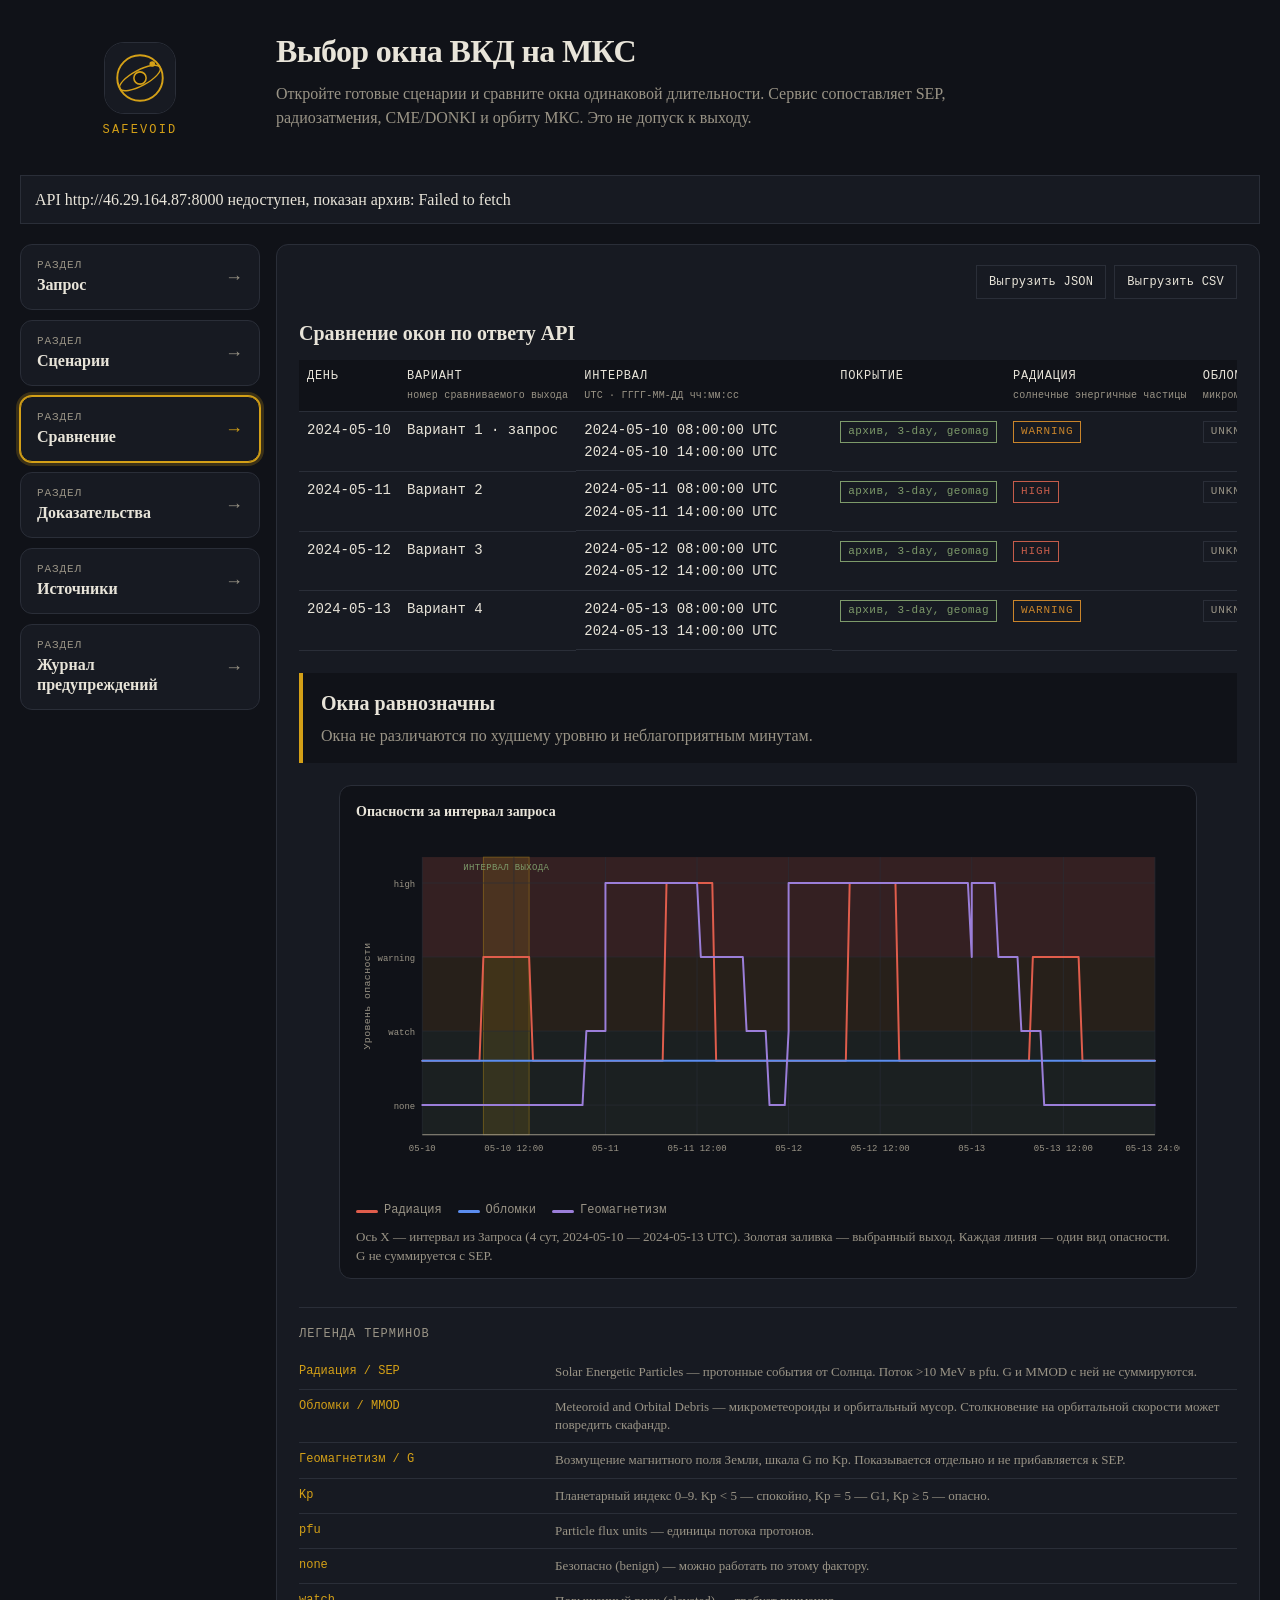
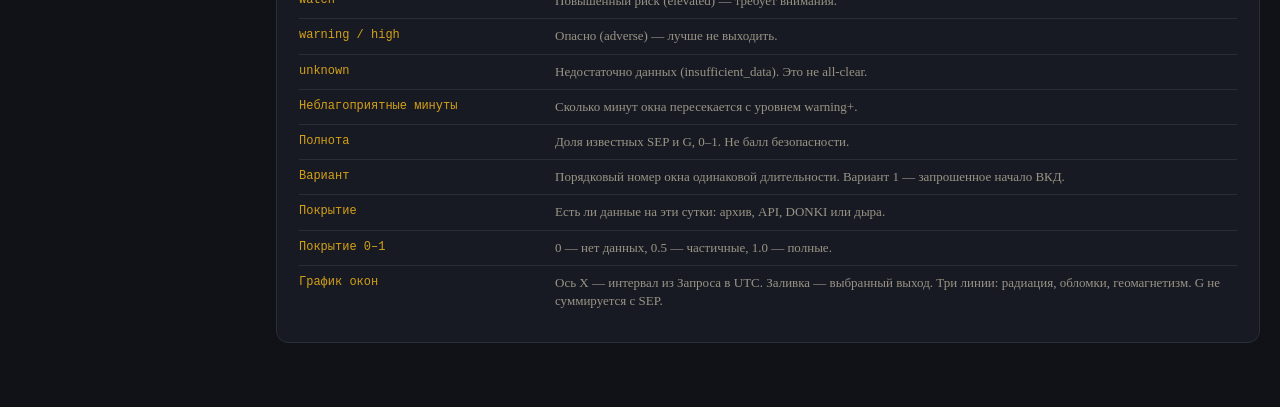
==== commit 74210fe6: "Show request-interval dangers and add the SafeVoid mark. The comparison chart now follows the Запрос" ====
--- a/docs/index.html
+++ b/docs/index.html
@@ -5,17 +5,23 @@
   <meta charset="utf-8">
   <meta name="viewport" content="width=device-width, initial-scale=1">
   <title>Окно ВКД · МКС</title>
-  <link rel="stylesheet" href="static/style.css?v=eva-window-0.3.26">
+  <link rel="stylesheet" href="static/style.css?v=eva-window-0.3.29">
 </head>
-<body data-api-base="http://46.29.164.87:8000" data-static="true" data-live-api="true" data-algorithm="eva-window-0.3.26" data-demo="storm" data-demos='{&#34;storm&#34;: {&#34;mode&#34;: &#34;historical&#34;, &#34;start_utc&#34;: &#34;2024-05-10 08:00&#34;, &#34;duration_hours&#34;: 6, &#34;interval_days&#34;: 4, &#34;search_hours&#34;: 12, &#34;cutoff_utc&#34;: &#34;&#34;}, &#34;quiet&#34;: {&#34;mode&#34;: &#34;historical&#34;, &#34;start_utc&#34;: &#34;2024-06-18 08:00&#34;, &#34;duration_hours&#34;: 6, &#34;interval_days&#34;: 5, &#34;search_hours&#34;: 12, &#34;cutoff_utc&#34;: &#34;&#34;}, &#34;gap&#34;: {&#34;mode&#34;: &#34;historical&#34;, &#34;start_utc&#34;: &#34;2024-06-01 08:00&#34;, &#34;duration_hours&#34;: 6, &#34;interval_days&#34;: 7, &#34;search_hours&#34;: 12, &#34;cutoff_utc&#34;: &#34;&#34;}, &#34;full_may&#34;: {&#34;mode&#34;: &#34;historical&#34;, &#34;start_utc&#34;: &#34;2024-05-01 08:00&#34;, &#34;duration_hours&#34;: 6, &#34;interval_days&#34;: 14, &#34;search_hours&#34;: 12, &#34;cutoff_utc&#34;: &#34;&#34;}, &#34;full_june&#34;: {&#34;mode&#34;: &#34;historical&#34;, &#34;start_utc&#34;: &#34;2024-06-17 08:00&#34;, &#34;duration_hours&#34;: 6, &#34;interval_days&#34;: 14, &#34;search_hours&#34;: 12, &#34;cutoff_utc&#34;: &#34;&#34;}}'>
+<body data-api-base="http://46.29.164.87:8000" data-static="true" data-live-api="true" data-algorithm="eva-window-0.3.29" data-demo="storm" data-demos='{&#34;storm&#34;: {&#34;mode&#34;: &#34;historical&#34;, &#34;start_utc&#34;: &#34;2024-05-10 08:00&#34;, &#34;duration_hours&#34;: 6, &#34;interval_days&#34;: 4, &#34;search_hours&#34;: 12, &#34;cutoff_utc&#34;: &#34;&#34;}, &#34;quiet&#34;: {&#34;mode&#34;: &#34;historical&#34;, &#34;start_utc&#34;: &#34;2024-06-18 08:00&#34;, &#34;duration_hours&#34;: 6, &#34;interval_days&#34;: 5, &#34;search_hours&#34;: 12, &#34;cutoff_utc&#34;: &#34;&#34;}, &#34;gap&#34;: {&#34;mode&#34;: &#34;historical&#34;, &#34;start_utc&#34;: &#34;2024-06-01 08:00&#34;, &#34;duration_hours&#34;: 6, &#34;interval_days&#34;: 7, &#34;search_hours&#34;: 12, &#34;cutoff_utc&#34;: &#34;&#34;}, &#34;full_may&#34;: {&#34;mode&#34;: &#34;historical&#34;, &#34;start_utc&#34;: &#34;2024-05-01 08:00&#34;, &#34;duration_hours&#34;: 6, &#34;interval_days&#34;: 14, &#34;search_hours&#34;: 12, &#34;cutoff_utc&#34;: &#34;&#34;}, &#34;full_june&#34;: {&#34;mode&#34;: &#34;historical&#34;, &#34;start_utc&#34;: &#34;2024-06-17 08:00&#34;, &#34;duration_hours&#34;: 6, &#34;interval_days&#34;: 14, &#34;search_hours&#34;: 12, &#34;cutoff_utc&#34;: &#34;&#34;}}'>
   <div class="platform">
     <header class="platform-head">
-      <h1>Выбор окна ВКД на МКС</h1>
-      <p class="lede">
-        Откройте готовые сценарии и сравните окна одинаковой длительности.
-        Сервис сопоставляет SEP, радиозатмения, CME/DONKI и орбиту МКС.
-        Это не допуск к выходу.
-      </p>
+      <a class="brand" href="index.html">
+        <img class="brand-mark" src="static/logo.svg?v=eva-window-0.3.29" alt="">
+        <span class="brand-name">SafeVoid</span>
+      </a>
+      <div class="platform-head-copy">
+        <h1>Выбор окна ВКД на МКС</h1>
+        <p class="lede">
+          Откройте готовые сценарии и сравните окна одинаковой длительности.
+          Сервис сопоставляет SEP, радиозатмения, CME/DONKI и орбиту МКС.
+          Это не допуск к выходу.
+        </p>
+      </div>
     </header>
 
     
@@ -376,7 +382,7 @@
     
     <div class="legend-row">
       <dt>График окон</dt>
-      <dd>Ось X — время предпочтительного окна в UTC. Ось Y — уровень опасности. Три линии: радиация, обломки, геомагнетизм. G не суммируется с SEP.</dd>
+      <dd>Ось X — интервал из Запроса в UTC. Заливка — выбранный выход. Три линии: радиация, обломки, геомагнетизм. G не суммируется с SEP.</dd>
     </div>
     
   </dl>
@@ -603,6 +609,6 @@
       </div>
     </div>
   </div>
-  <script src="static/stand.js?v=eva-window-0.3.26"></script>
+  <script src="static/stand.js?v=eva-window-0.3.29"></script>
 </body>
 </html>
--- a/docs/static/style.css
+++ b/docs/static/style.css
@@ -24,7 +24,38 @@
 .page { max-width: 1280px; margin: 0 auto; padding: 28px 20px 64px; }
 
 .platform { max-width: 1280px; margin: 0 auto; padding: 28px 20px 64px; }
-.platform-head h1 { margin-bottom: 8px; }
+.platform-head {
+  display: grid;
+  grid-template-columns: 240px minmax(0, 1fr);
+  gap: 16px;
+  align-items: center;
+  margin-bottom: 22px;
+}
+.platform-head h1 { margin: 0 0 8px; }
+.brand {
+  display: flex;
+  flex-direction: column;
+  align-items: center;
+  justify-content: center;
+  gap: 8px;
+  text-decoration: none;
+  color: inherit;
+}
+.brand-mark {
+  width: 72px;
+  height: 72px;
+  display: block;
+  border-radius: 20px;
+  border: 1px solid var(--line);
+}
+.brand-name {
+  font-family: var(--mono);
+  font-size: 12px;
+  letter-spacing: 0.18em;
+  text-transform: uppercase;
+  color: var(--accent);
+}
+.platform-head-copy { min-width: 0; }
 .platform-body {
   display: grid;
   grid-template-columns: 240px minmax(0, 1fr);
@@ -720,6 +751,7 @@
   .legend-row { grid-template-columns: 1fr; }
 }
 @media (max-width: 520px) {
-  .platform-body { grid-template-columns: 1fr; }
+  .platform-head, .platform-body { grid-template-columns: 1fr; }
+  .brand { align-items: flex-start; }
   .tiles { position: static; }
 }
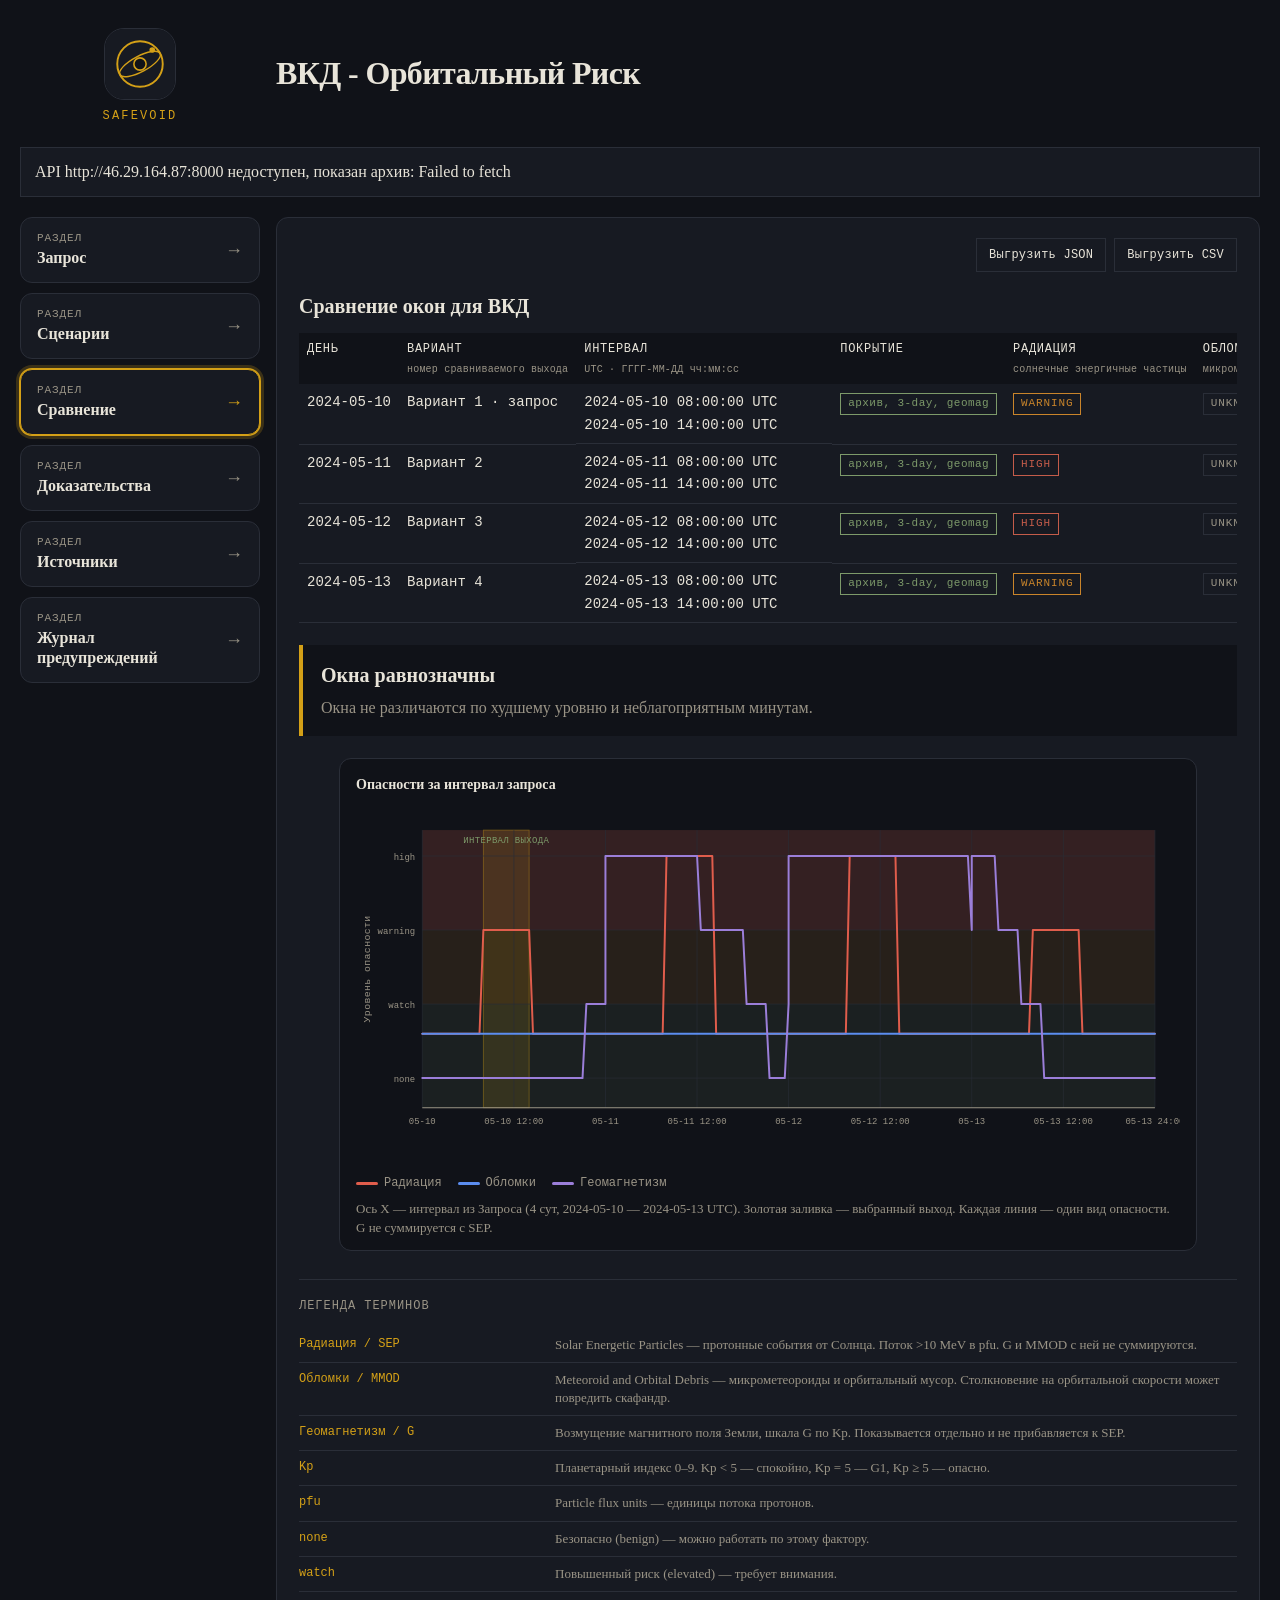
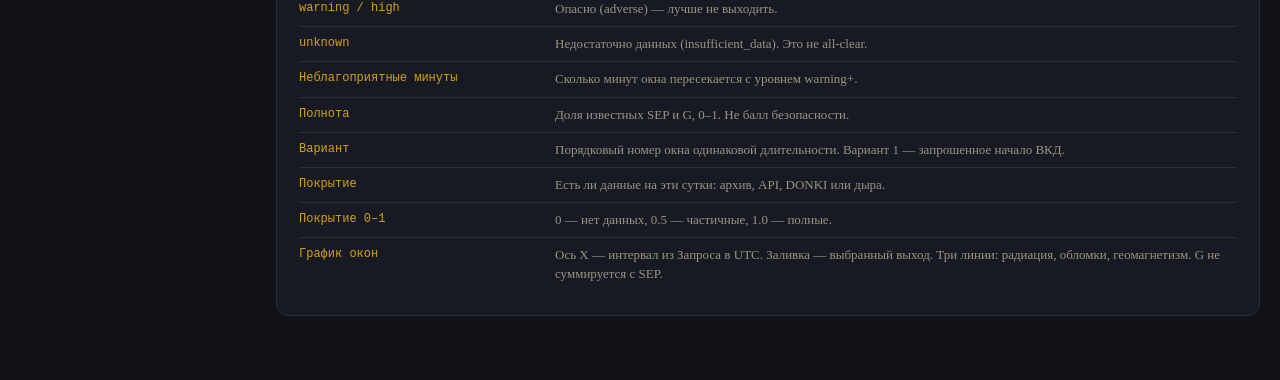
==== commit 8dc56af8: "Rename the platform and comparison headings. Co-authored-by: Cursor <cursoragent@cursor.com>" ====
--- a/docs/index.html
+++ b/docs/index.html
@@ -4,23 +4,18 @@
 <head>
   <meta charset="utf-8">
   <meta name="viewport" content="width=device-width, initial-scale=1">
-  <title>Окно ВКД · МКС</title>
-  <link rel="stylesheet" href="static/style.css?v=eva-window-0.3.29">
+  <title>ВКД - Орбитальный Риск</title>
+  <link rel="stylesheet" href="static/style.css?v=eva-window-0.3.33">
 </head>
-<body data-api-base="http://46.29.164.87:8000" data-static="true" data-live-api="true" data-algorithm="eva-window-0.3.29" data-demo="storm" data-demos='{&#34;storm&#34;: {&#34;mode&#34;: &#34;historical&#34;, &#34;start_utc&#34;: &#34;2024-05-10 08:00&#34;, &#34;duration_hours&#34;: 6, &#34;interval_days&#34;: 4, &#34;search_hours&#34;: 12, &#34;cutoff_utc&#34;: &#34;&#34;}, &#34;quiet&#34;: {&#34;mode&#34;: &#34;historical&#34;, &#34;start_utc&#34;: &#34;2024-06-18 08:00&#34;, &#34;duration_hours&#34;: 6, &#34;interval_days&#34;: 5, &#34;search_hours&#34;: 12, &#34;cutoff_utc&#34;: &#34;&#34;}, &#34;gap&#34;: {&#34;mode&#34;: &#34;historical&#34;, &#34;start_utc&#34;: &#34;2024-06-01 08:00&#34;, &#34;duration_hours&#34;: 6, &#34;interval_days&#34;: 7, &#34;search_hours&#34;: 12, &#34;cutoff_utc&#34;: &#34;&#34;}, &#34;full_may&#34;: {&#34;mode&#34;: &#34;historical&#34;, &#34;start_utc&#34;: &#34;2024-05-01 08:00&#34;, &#34;duration_hours&#34;: 6, &#34;interval_days&#34;: 14, &#34;search_hours&#34;: 12, &#34;cutoff_utc&#34;: &#34;&#34;}, &#34;full_june&#34;: {&#34;mode&#34;: &#34;historical&#34;, &#34;start_utc&#34;: &#34;2024-06-17 08:00&#34;, &#34;duration_hours&#34;: 6, &#34;interval_days&#34;: 14, &#34;search_hours&#34;: 12, &#34;cutoff_utc&#34;: &#34;&#34;}}'>
+<body data-api-base="http://46.29.164.87:8000" data-static="true" data-live-api="true" data-algorithm="eva-window-0.3.33" data-demo="storm" data-demos='{&#34;storm&#34;: {&#34;mode&#34;: &#34;historical&#34;, &#34;start_utc&#34;: &#34;2024-05-10 08:00&#34;, &#34;duration_hours&#34;: 6, &#34;interval_days&#34;: 4, &#34;search_hours&#34;: 12, &#34;cutoff_utc&#34;: &#34;&#34;}, &#34;quiet&#34;: {&#34;mode&#34;: &#34;historical&#34;, &#34;start_utc&#34;: &#34;2024-06-18 08:00&#34;, &#34;duration_hours&#34;: 6, &#34;interval_days&#34;: 5, &#34;search_hours&#34;: 12, &#34;cutoff_utc&#34;: &#34;&#34;}, &#34;gap&#34;: {&#34;mode&#34;: &#34;historical&#34;, &#34;start_utc&#34;: &#34;2024-06-01 08:00&#34;, &#34;duration_hours&#34;: 6, &#34;interval_days&#34;: 7, &#34;search_hours&#34;: 12, &#34;cutoff_utc&#34;: &#34;&#34;}, &#34;full_may&#34;: {&#34;mode&#34;: &#34;historical&#34;, &#34;start_utc&#34;: &#34;2024-05-01 08:00&#34;, &#34;duration_hours&#34;: 6, &#34;interval_days&#34;: 14, &#34;search_hours&#34;: 12, &#34;cutoff_utc&#34;: &#34;&#34;}, &#34;full_june&#34;: {&#34;mode&#34;: &#34;historical&#34;, &#34;start_utc&#34;: &#34;2024-06-17 08:00&#34;, &#34;duration_hours&#34;: 6, &#34;interval_days&#34;: 14, &#34;search_hours&#34;: 12, &#34;cutoff_utc&#34;: &#34;&#34;}}'>
   <div class="platform">
     <header class="platform-head">
       <a class="brand" href="index.html">
-        <img class="brand-mark" src="static/logo.svg?v=eva-window-0.3.29" alt="">
+        <img class="brand-mark" src="static/logo.svg?v=eva-window-0.3.33" alt="">
         <span class="brand-name">SafeVoid</span>
       </a>
       <div class="platform-head-copy">
-        <h1>Выбор окна ВКД на МКС</h1>
-        <p class="lede">
-          Откройте готовые сценарии и сравните окна одинаковой длительности.
-          Сервис сопоставляет SEP, радиозатмения, CME/DONKI и орбиту МКС.
-          Это не допуск к выходу.
-        </p>
+        <h1>ВКД - Орбитальный Риск</h1>
       </div>
     </header>
 
@@ -609,6 +604,6 @@
       </div>
     </div>
   </div>
-  <script src="static/stand.js?v=eva-window-0.3.29"></script>
+  <script src="static/stand.js?v=eva-window-0.3.33"></script>
 </body>
 </html>
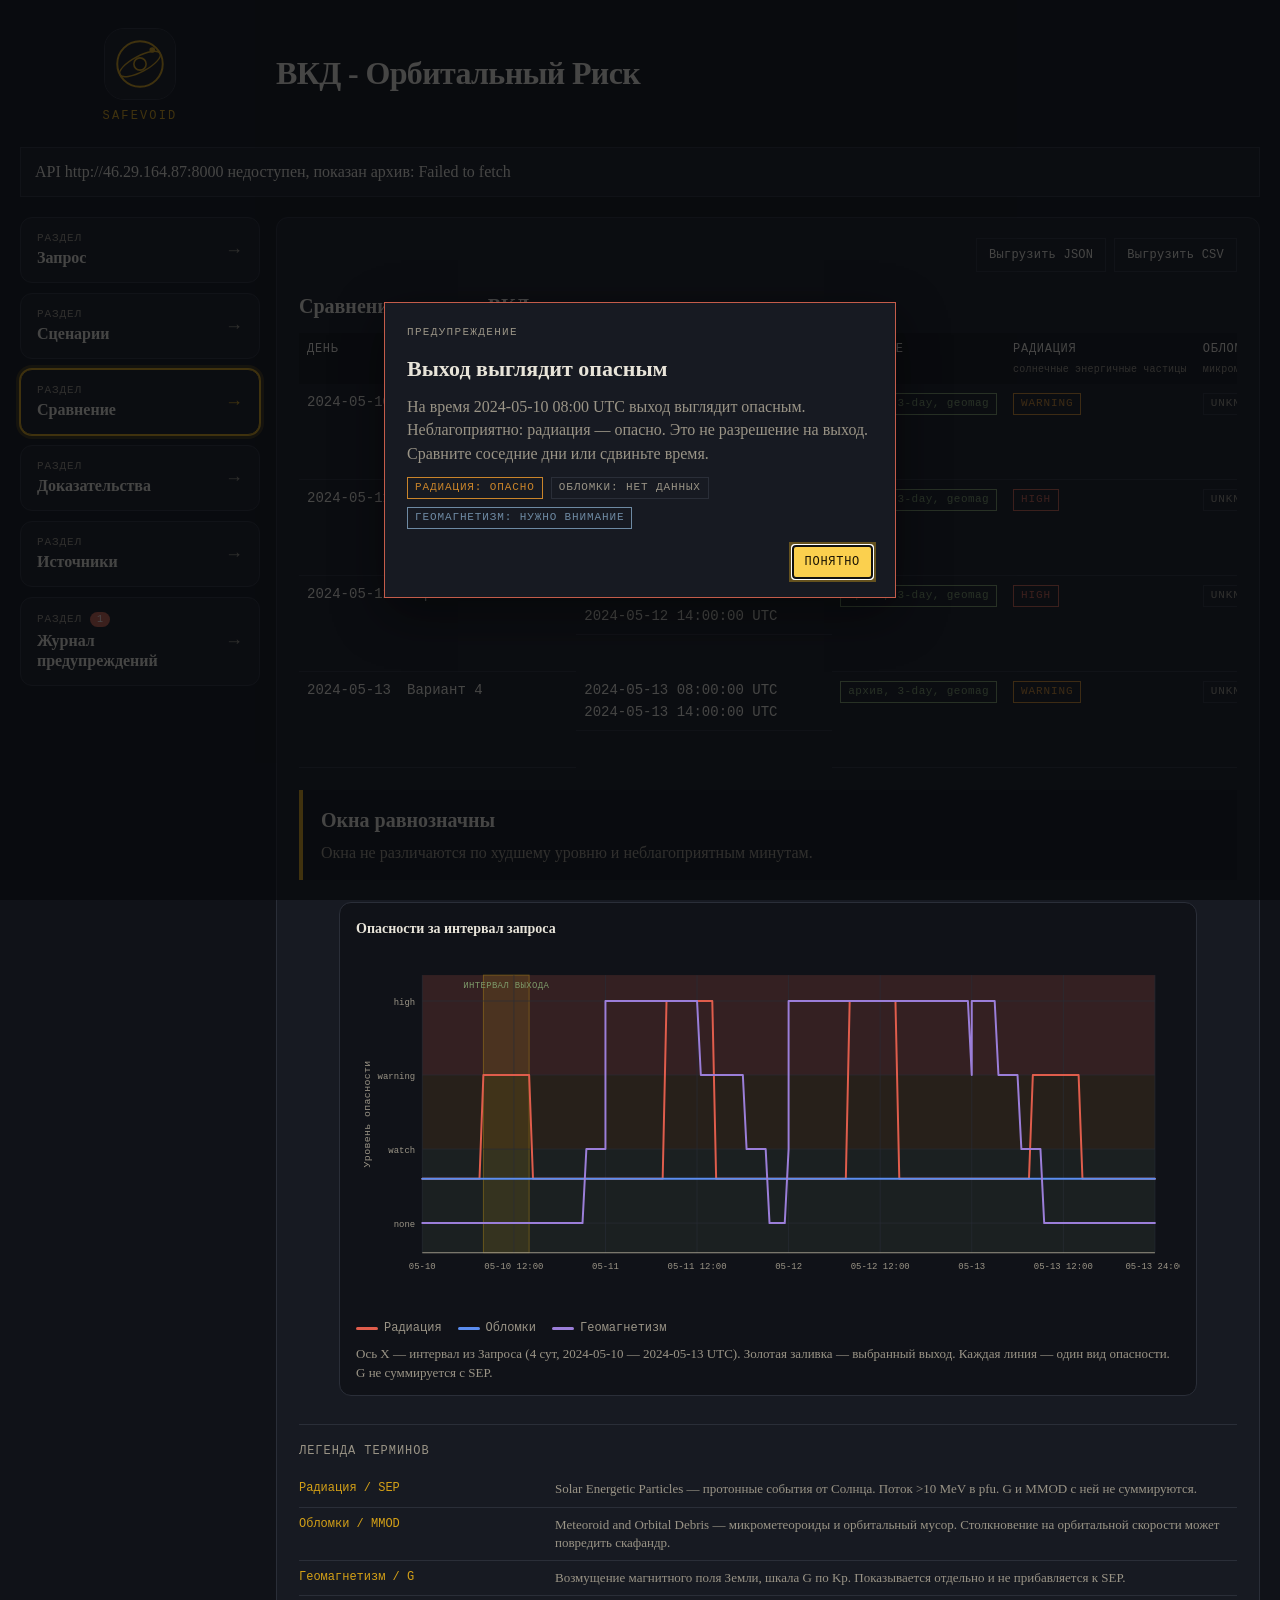
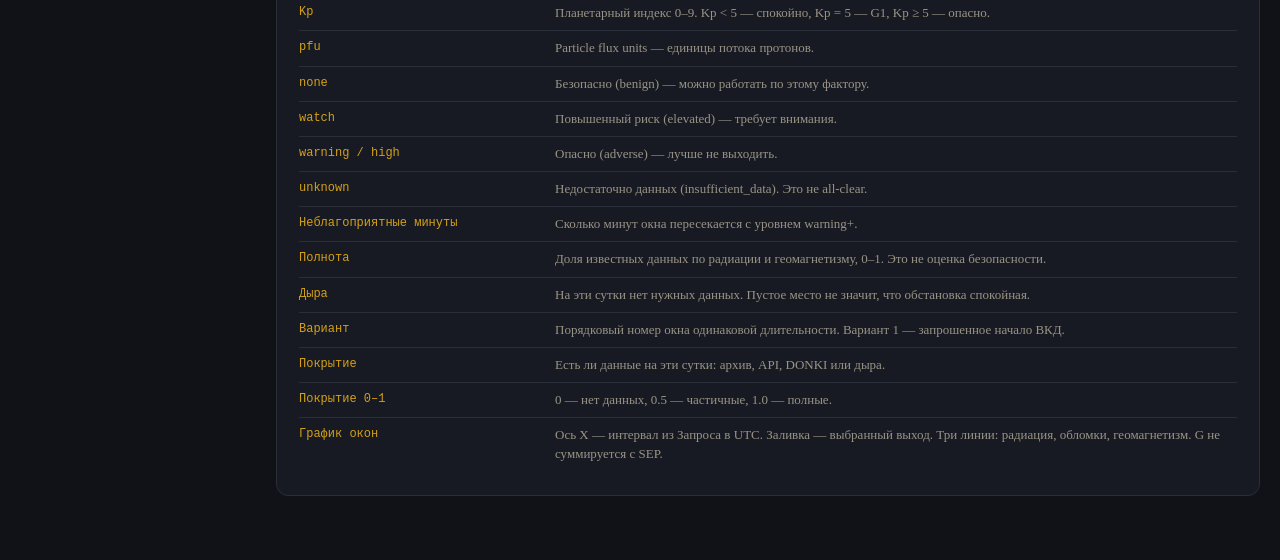
==== commit 0f8be879: "Explain completeness, evidence, and danger alerts in plain language. Co-authored-by: Cursor <cursora" ====
--- a/docs/index.html
+++ b/docs/index.html
@@ -5,13 +5,13 @@
   <meta charset="utf-8">
   <meta name="viewport" content="width=device-width, initial-scale=1">
   <title>ВКД - Орбитальный Риск</title>
-  <link rel="stylesheet" href="static/style.css?v=eva-window-0.3.33">
+  <link rel="stylesheet" href="static/style.css?v=eva-window-0.3.41">
 </head>
-<body data-api-base="http://46.29.164.87:8000" data-static="true" data-live-api="true" data-algorithm="eva-window-0.3.33" data-demo="storm" data-demos='{&#34;storm&#34;: {&#34;mode&#34;: &#34;historical&#34;, &#34;start_utc&#34;: &#34;2024-05-10 08:00&#34;, &#34;duration_hours&#34;: 6, &#34;interval_days&#34;: 4, &#34;search_hours&#34;: 12, &#34;cutoff_utc&#34;: &#34;&#34;}, &#34;quiet&#34;: {&#34;mode&#34;: &#34;historical&#34;, &#34;start_utc&#34;: &#34;2024-06-18 08:00&#34;, &#34;duration_hours&#34;: 6, &#34;interval_days&#34;: 5, &#34;search_hours&#34;: 12, &#34;cutoff_utc&#34;: &#34;&#34;}, &#34;gap&#34;: {&#34;mode&#34;: &#34;historical&#34;, &#34;start_utc&#34;: &#34;2024-06-01 08:00&#34;, &#34;duration_hours&#34;: 6, &#34;interval_days&#34;: 7, &#34;search_hours&#34;: 12, &#34;cutoff_utc&#34;: &#34;&#34;}, &#34;full_may&#34;: {&#34;mode&#34;: &#34;historical&#34;, &#34;start_utc&#34;: &#34;2024-05-01 08:00&#34;, &#34;duration_hours&#34;: 6, &#34;interval_days&#34;: 14, &#34;search_hours&#34;: 12, &#34;cutoff_utc&#34;: &#34;&#34;}, &#34;full_june&#34;: {&#34;mode&#34;: &#34;historical&#34;, &#34;start_utc&#34;: &#34;2024-06-17 08:00&#34;, &#34;duration_hours&#34;: 6, &#34;interval_days&#34;: 14, &#34;search_hours&#34;: 12, &#34;cutoff_utc&#34;: &#34;&#34;}}'>
+<body data-api-base="http://46.29.164.87:8000" data-static="true" data-live-api="true" data-algorithm="eva-window-0.3.41" data-demo="storm" data-demos='{&#34;storm&#34;: {&#34;mode&#34;: &#34;historical&#34;, &#34;start_utc&#34;: &#34;2024-05-10 08:00&#34;, &#34;duration_hours&#34;: 6, &#34;interval_days&#34;: 4, &#34;search_hours&#34;: 12, &#34;cutoff_utc&#34;: &#34;&#34;}, &#34;quiet&#34;: {&#34;mode&#34;: &#34;historical&#34;, &#34;start_utc&#34;: &#34;2024-06-18 08:00&#34;, &#34;duration_hours&#34;: 6, &#34;interval_days&#34;: 5, &#34;search_hours&#34;: 12, &#34;cutoff_utc&#34;: &#34;&#34;}, &#34;gap&#34;: {&#34;mode&#34;: &#34;historical&#34;, &#34;start_utc&#34;: &#34;2024-06-01 08:00&#34;, &#34;duration_hours&#34;: 6, &#34;interval_days&#34;: 7, &#34;search_hours&#34;: 12, &#34;cutoff_utc&#34;: &#34;&#34;}, &#34;full_may&#34;: {&#34;mode&#34;: &#34;historical&#34;, &#34;start_utc&#34;: &#34;2024-05-01 08:00&#34;, &#34;duration_hours&#34;: 6, &#34;interval_days&#34;: 14, &#34;search_hours&#34;: 12, &#34;cutoff_utc&#34;: &#34;&#34;}, &#34;full_june&#34;: {&#34;mode&#34;: &#34;historical&#34;, &#34;start_utc&#34;: &#34;2024-06-17 08:00&#34;, &#34;duration_hours&#34;: 6, &#34;interval_days&#34;: 14, &#34;search_hours&#34;: 12, &#34;cutoff_utc&#34;: &#34;&#34;}}'>
   <div class="platform">
     <header class="platform-head">
       <a class="brand" href="index.html">
-        <img class="brand-mark" src="static/logo.svg?v=eva-window-0.3.33" alt="">
+        <img class="brand-mark" src="static/logo.svg?v=eva-window-0.3.41" alt="">
         <span class="brand-name">SafeVoid</span>
       </a>
       <div class="platform-head-copy">
@@ -272,7 +272,7 @@
     
     <div class="legend-row">
       <dt>Полнота</dt>
-      <dd>Доля известных SEP и G от 0 до 1. Это не оценка безопасности.</dd>
+      <dd>Доля известных данных по радиации и геомагнетизму, от 0 до 1. Это не оценка безопасности.</dd>
     </div>
     
     <div class="legend-row">
@@ -357,10 +357,15 @@
     
     <div class="legend-row">
       <dt>Полнота</dt>
-      <dd>Доля известных SEP и G, 0–1. Не балл безопасности.</dd>
-    </div>
-    
-    <div class="legend-row">
+      <dd>Доля известных данных по радиации и геомагнетизму, 0–1. Это не оценка безопасности.</dd>
+    </div>
+    
+        <div class="legend-row">
+      <dt>Дыра</dt>
+      <dd>На эти сутки нет нужных данных. Пустое место не значит, что обстановка спокойная.</dd>
+    </div>
+    
+<div class="legend-row">
       <dt>Вариант</dt>
       <dd>Порядковый номер окна одинаковой длительности. Вариант 1 — запрошенное начало ВКД.</dd>
     </div>
@@ -406,18 +411,18 @@
     </div>
     
     <div class="legend-row">
-      <dt>observation</dt>
-      <dd>Измерено прибором, например GOES.</dd>
-    </div>
-    
-    <div class="legend-row">
-      <dt>external_forecast</dt>
-      <dd>Чужой прогноз, например SWPC.</dd>
-    </div>
-    
-    <div class="legend-row">
-      <dt>derived / team_calc</dt>
-      <dd>Наш расчёт: пересечение с окном, траектория, тень, SAA.</dd>
+      <dt>Измерение</dt>
+      <dd>Данные прибора, например спутника GOES.</dd>
+    </div>
+    
+    <div class="legend-row">
+      <dt>Чужой прогноз</dt>
+      <dd>Готовый прогноз NOAA SWPC или другого центра, не наш расчёт.</dd>
+    </div>
+    
+    <div class="legend-row">
+      <dt>Наш расчёт</dt>
+      <dd>Пересечение прогноза с окном, траектория, тень, SAA.</dd>
     </div>
     
     <div class="legend-row">
@@ -541,7 +546,7 @@
               </div>
             </div>
             <div id="warning-log">
-              <p class="small">Пока нет всплывающих предупреждений. Они появятся, если при смене начала ВКД окно окажется неблагоприятным.</p>
+              <p class="small">Пока нет всплывающих предупреждений. Они появятся после расчёта или смены начала ВКД, если выход выглядит опасным или в данных дыра.</p>
             </div>
             
 
@@ -550,28 +555,28 @@
   <dl>
     
     <div class="legend-row">
-      <dt>Опасность выхода</dt>
-      <dd>Всплывающее предупреждение, если при смене начала ВКД окно выглядит неблагоприятным.</dd>
-    </div>
-    
-    <div class="legend-row">
-      <dt>warning+</dt>
-      <dd>Уровень warning или high хотя бы по радиации, обломкам или геомагнетизму.</dd>
-    </div>
-    
-    <div class="legend-row">
-      <dt>SEP</dt>
-      <dd>Солнечные энергичные частицы — радиация.</dd>
-    </div>
-    
-    <div class="legend-row">
-      <dt>MMOD</dt>
+      <dt>Выход выглядит опасным</dt>
+      <dd>Всплывает после расчёта или смены начала ВКД, если радиация, обломки или геомагнетизм на уровне «опасно» и выше.</dd>
+    </div>
+    
+    <div class="legend-row">
+      <dt>Дыра в данных</dt>
+      <dd>Всплывает, если на выбранные сутки нет полных данных по радиации. Пустое место не значит, что безопасно.</dd>
+    </div>
+    
+    <div class="legend-row">
+      <dt>Радиация</dt>
+      <dd>Солнечные частицы. Не складывается с геомагнетизмом.</dd>
+    </div>
+    
+    <div class="legend-row">
+      <dt>Обломки</dt>
       <dd>Микрометеороиды и орбитальный мусор.</dd>
     </div>
     
     <div class="legend-row">
-      <dt>G</dt>
-      <dd>Геомагнитная шкала. Показывается отдельно, не суммируется с SEP.</dd>
+      <dt>Геомагнетизм</dt>
+      <dd>Возмущение магнитного поля Земли. Показывается отдельно от радиации.</dd>
     </div>
     
     <div class="legend-row">
@@ -596,7 +601,7 @@
   <div id="eva-alert" class="modal" hidden>
     <div class="modal-card" role="dialog" aria-modal="true" aria-labelledby="eva-alert-title">
       <p class="modal-kicker">Предупреждение</p>
-      <h2 id="eva-alert-title">Опасность выхода</h2>
+      <h2 id="eva-alert-title">Выход выглядит опасным</h2>
       <p id="eva-alert-body"></p>
       <div id="eva-alert-factors" class="modal-factors"></div>
       <div class="modal-actions">
@@ -604,6 +609,6 @@
       </div>
     </div>
   </div>
-  <script src="static/stand.js?v=eva-window-0.3.33"></script>
+  <script src="static/stand.js?v=eva-window-0.3.41"></script>
 </body>
 </html>
--- a/docs/static/style.css
+++ b/docs/static/style.css
@@ -637,7 +637,14 @@
 th.col-interval { min-width: 16rem; }
 th.col-sep, th.col-mmod, th.col-geo { min-width: 11rem; }
 th.col-adverse { min-width: 16rem; }
-th.col-completeness { min-width: 15rem; }
+th.col-completeness { min-width: 20rem; }
+.completeness-note {
+  margin-top: 6px;
+  max-width: 22rem;
+  white-space: normal;
+  font-weight: 400;
+  line-height: 1.35;
+}
 .interval-range {
   display: flex;
   flex-direction: column;
@@ -666,10 +673,10 @@
   padding: 10px 0;
 }
 .kind {
-  font-family: var(--mono);
-  font-size: 10px;
-  letter-spacing: 0.08em;
-  text-transform: uppercase;
+  font-family: var(--sans, inherit);
+  font-size: 11px;
+  letter-spacing: 0.04em;
+  text-transform: none;
   color: var(--accent);
 }
 .src { color: var(--muted); font-size: 12px; }
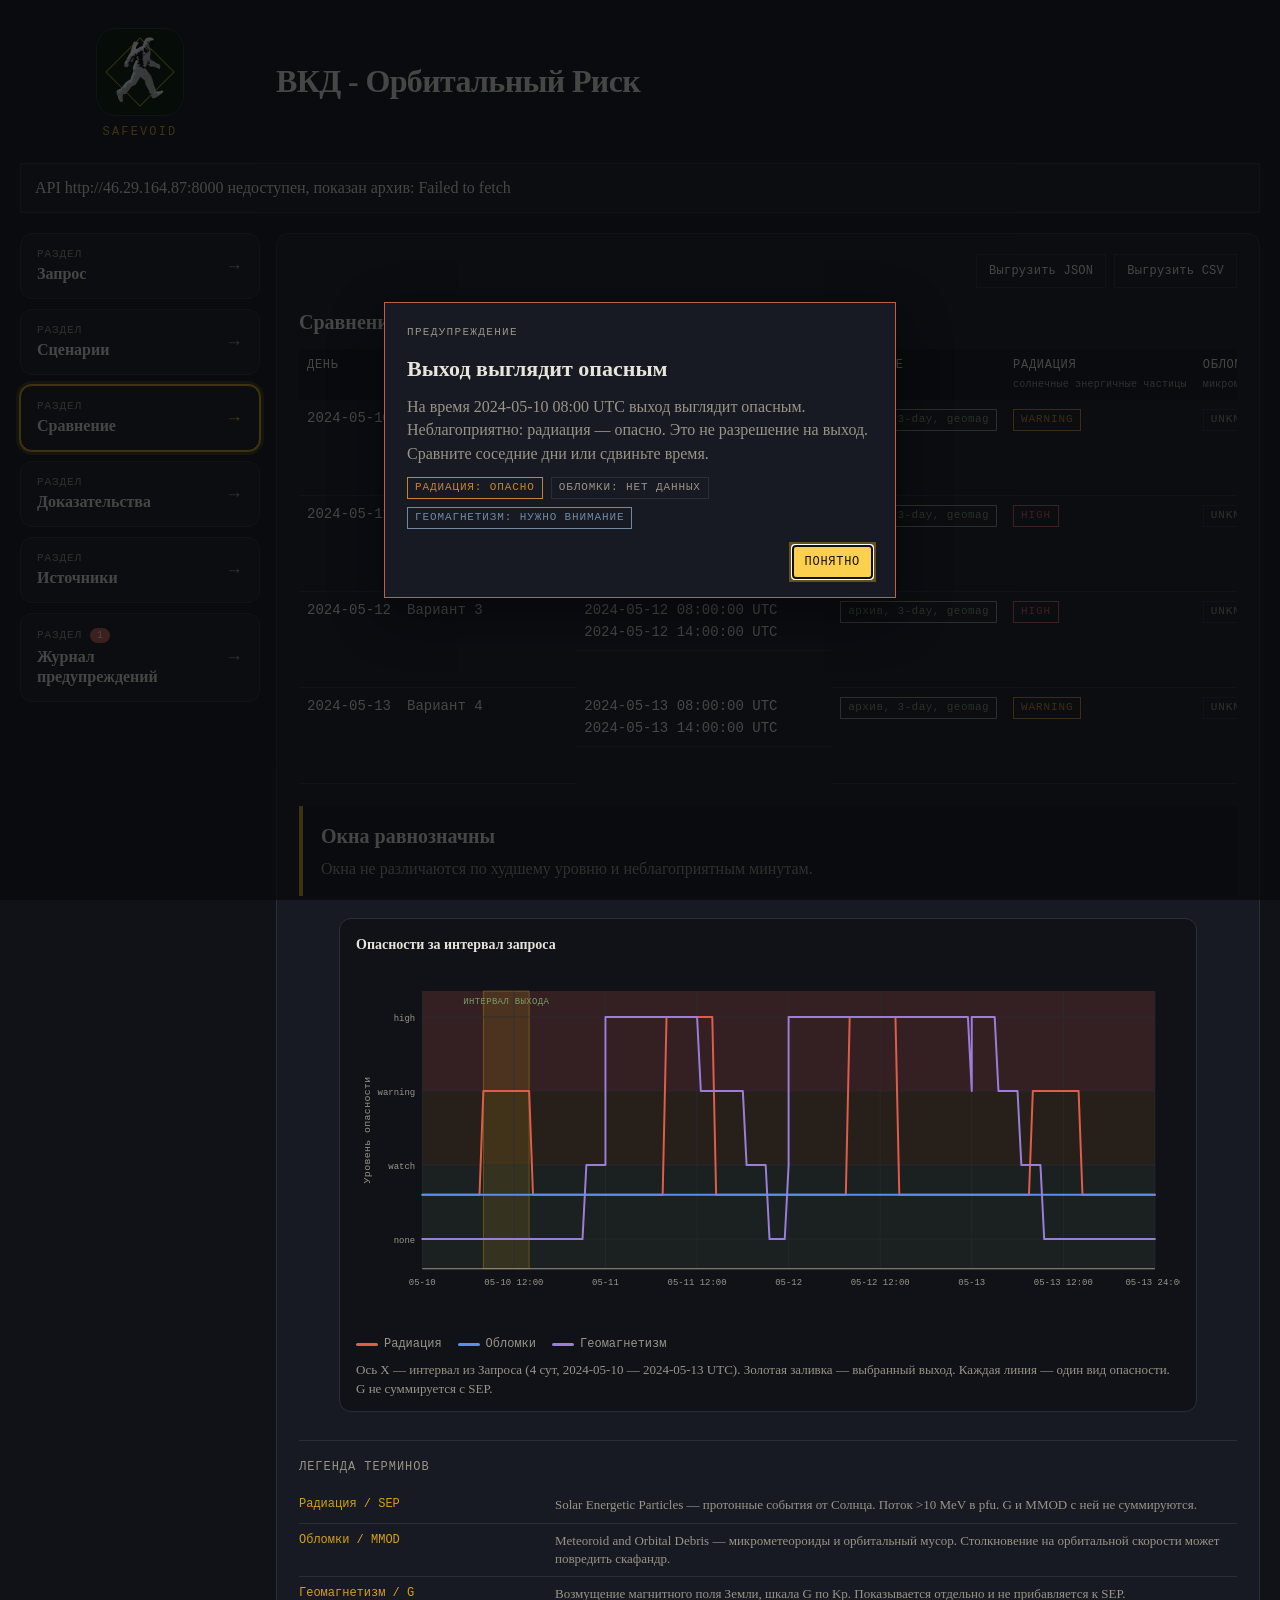
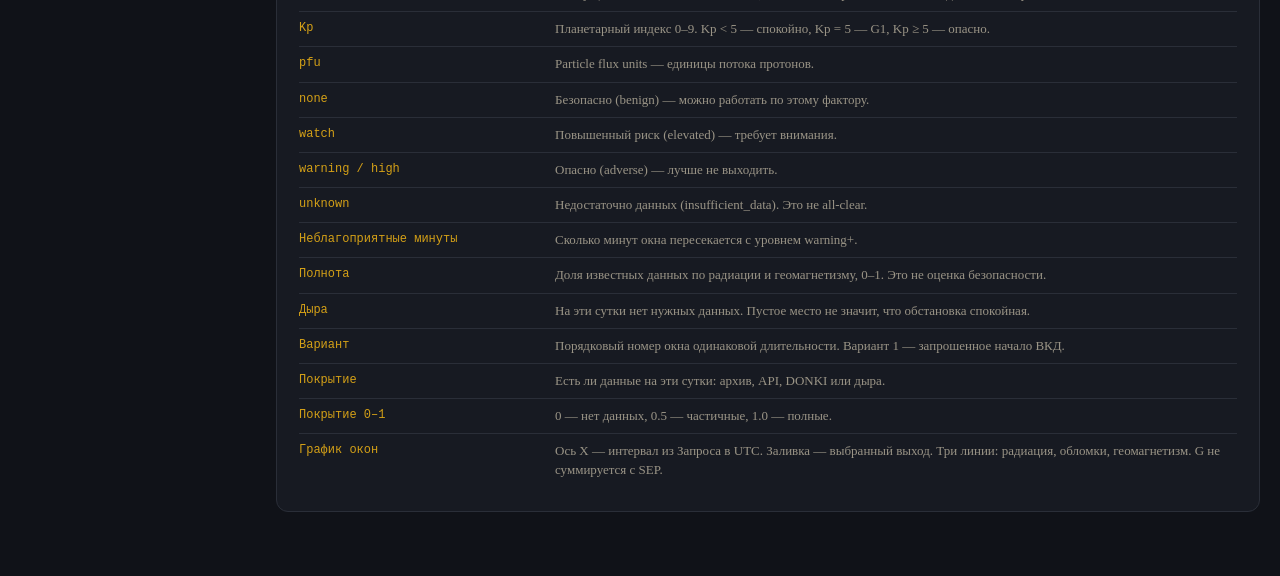
==== commit c66f70ac: "Use the astronaut mark in the SafeVoid header. Co-authored-by: Cursor <cursoragent@cursor.com>" ====
--- a/docs/index.html
+++ b/docs/index.html
@@ -5,13 +5,13 @@
   <meta charset="utf-8">
   <meta name="viewport" content="width=device-width, initial-scale=1">
   <title>ВКД - Орбитальный Риск</title>
-  <link rel="stylesheet" href="static/style.css?v=eva-window-0.3.41">
+  <link rel="stylesheet" href="static/style.css?v=eva-window-0.3.43">
 </head>
-<body data-api-base="http://46.29.164.87:8000" data-static="true" data-live-api="true" data-algorithm="eva-window-0.3.41" data-demo="storm" data-demos='{&#34;storm&#34;: {&#34;mode&#34;: &#34;historical&#34;, &#34;start_utc&#34;: &#34;2024-05-10 08:00&#34;, &#34;duration_hours&#34;: 6, &#34;interval_days&#34;: 4, &#34;search_hours&#34;: 12, &#34;cutoff_utc&#34;: &#34;&#34;}, &#34;quiet&#34;: {&#34;mode&#34;: &#34;historical&#34;, &#34;start_utc&#34;: &#34;2024-06-18 08:00&#34;, &#34;duration_hours&#34;: 6, &#34;interval_days&#34;: 5, &#34;search_hours&#34;: 12, &#34;cutoff_utc&#34;: &#34;&#34;}, &#34;gap&#34;: {&#34;mode&#34;: &#34;historical&#34;, &#34;start_utc&#34;: &#34;2024-06-01 08:00&#34;, &#34;duration_hours&#34;: 6, &#34;interval_days&#34;: 7, &#34;search_hours&#34;: 12, &#34;cutoff_utc&#34;: &#34;&#34;}, &#34;full_may&#34;: {&#34;mode&#34;: &#34;historical&#34;, &#34;start_utc&#34;: &#34;2024-05-01 08:00&#34;, &#34;duration_hours&#34;: 6, &#34;interval_days&#34;: 14, &#34;search_hours&#34;: 12, &#34;cutoff_utc&#34;: &#34;&#34;}, &#34;full_june&#34;: {&#34;mode&#34;: &#34;historical&#34;, &#34;start_utc&#34;: &#34;2024-06-17 08:00&#34;, &#34;duration_hours&#34;: 6, &#34;interval_days&#34;: 14, &#34;search_hours&#34;: 12, &#34;cutoff_utc&#34;: &#34;&#34;}}'>
+<body data-api-base="http://46.29.164.87:8000" data-static="true" data-live-api="true" data-algorithm="eva-window-0.3.43" data-demo="storm" data-labels='{"kinds":{"external_forecast":"Чужой прогноз","observation":"Измерение","team_calc":"Наш расчёт","derived":"Наш расчёт"},"sources":{"test_swpc":"Тестовый прогноз NOAA SWPC","noaa_swpc":"Прогноз NOAA SWPC","swpc_3day":"Прогноз NOAA SWPC на трое суток","swpc_geomag":"Геомагнитный прогноз NOAA SWPC","goes_protons":"Измерения протонов GOES","goes_sgps":"Измерения GOES-R","swpc_kp":"Индекс Kp NOAA SWPC","nasa_donki":"Уведомления NASA DONKI","donki_notifications":"Уведомления NASA DONKI","donki_cme":"Каталог выбросов NASA DONKI","socrates":"Каталог сближений SOCRATES","orbit":"Орбита МКС","iss_gp_history":"Архив орбиты МКС","planner_api":"ВКД-планировщик","spacetrack_tle":"Орбита МКС, Space-Track","celestrak_iss":"Орбита МКС, CelesTrak"},"phrases":[{"needle":"протонный флюкс <10 pfu (normal)","label":"Поток протонов ниже 10 единиц. Это спокойный уровень, не радиационная буря."},{"needle":"протонный флюкс","label":"Поток протонов ниже порога бури. Это спокойный уровень."},{"needle":"протонный поток на нормальном уровне","label":"Радиация в норме: поток солнечных частиц не повышен."},{"needle":"прогноз swpc s1 or greater","label":"Прогноз радиационной бури от NOAA SWPC."},{"needle":"поток протонов goes","label":"Измерение потока солнечных частиц со спутника GOES."},{"needle":"ряд goes не покрывает окно","label":"Измерений GOES на это окно нет."},{"needle":"поток выше порога s","label":"В прогнозе SWPC поток выше спокойного уровня."},{"needle":"kp / шкала g","label":"Прогноз геомагнитной обстановки на трое суток."},{"needle":"текущий estimated kp","label":"Текущий индекс геомагнитной активности (Kp)."},{"needle":"socrates отключён","label":"Каталог сближений в историческом режиме не используется."},{"needle":"socrates недоступен","label":"Каталог сближений недоступен."},{"needle":"сближений iss в окне","label":"Крупных сближений с МКС в этом окне нет."},{"needle":"вероятность strong–extreme storm","label":"Вероятность сильной геомагнитной бури."},{"needle":"вероятность strong-extreme storm","label":"Вероятность сильной геомагнитной бури."},{"needle":"ap из geomag forecast","label":"Индекс геомагнитной активности из прогноза NOAA SWPC."},{"needle":"прогноз swpc r3 or greater","label":"Прогноз сильного радиозатмения от NOAA SWPC."},{"needle":"прогноз swpc r1","label":"Прогноз радиозатмения от NOAA SWPC."},{"needle":"пересечение воздействий с окном","label":"Насколько окно пересекается с неблагоприятными условиями."},{"needle":"отсутствие ряда не равно s0","label":"Нет измерений — это не значит, что радиации нет."},{"needle":"нет данных ≠ нет сближения","label":"Нет данных не значит, что сближений нет."},{"needle":"не складывается с sep","label":"Отдельный прогноз. Не складывается с радиацией."},{"needle":"шкала g отдельно от sep","label":"Геомагнитная шкала показывается отдельно от радиации."},{"needle":"g3+ на сутки окна","label":"Сильная буря (G3 и выше) на сутки этого окна."},{"needle":"это не отсутствие сближений","label":"Это не значит, что сближений нет. Исторический каталог не подменяется текущим."},{"needle":"прокси обстановки, не доза","label":"Это оценка обстановки, не доза в скафандре."}],"rules":[{"needle":"sep.threshold.normal","label":"Спокойный уровень радиации"},{"needle":"sep.threshold.s1","label":"Порог радиационной бури"},{"needle":"sep.threshold","label":"Порог радиации"},{"needle":"неполнота наблюдения","label":"Неполное измерение"},{"needle":"отказ источника не all-clear","label":"Сбой источника — это не «всё спокойно»"},{"needle":"t4: не смешивать эпоху каталога","label":"Нельзя подставлять сегодняшний каталог в прошлое"},{"needle":"observed s-storm","label":"В прогнозе отмечена радиационная буря"},{"needle":"planetary k-index","label":"Планетарный индекс геомагнитной активности"},{"needle":"в сводку sep не входит","label":"В оценку радиации не входит"}],"reasons":[{"needle":"протонного потока","yes":"Есть прогноз радиации: солнечные частицы (протоны) от NOAA SWPC.","no":"Нет прогноза радиации (солнечные частицы) на это окно."},{"needle":"есть прогнозы swpc","yes":"Есть прогноз радиации от NOAA SWPC.","no":""},{"needle":"прогнозы kp","yes":"Есть прогноз геомагнитной обстановки (индекс Kp).","no":"Нет прогноза геомагнитной обстановки на это окно."},{"needle":"метеорн","yes":"Есть сведения об обломках и метеорных потоках.","no":"Нет сведений об обломках и метеорных потоках."},{"needle":"данных sep","yes":"Есть данные по радиации.","no":"Нет данных по радиации (солнечные частицы)."},{"needle":"только внешний прогноз","yes":"Оценка только по чужому прогнозу, без измерений.","no":""}],"skipReasons":["","ok","нет","n/a","-","none"],"levels":{"none":"спокойно","watch":"нужно внимание","warning":"опасно","high":"очень опасно","unknown":"нет данных"}}' data-demos='{&#34;storm&#34;: {&#34;mode&#34;: &#34;historical&#34;, &#34;start_utc&#34;: &#34;2024-05-10 08:00&#34;, &#34;duration_hours&#34;: 6, &#34;interval_days&#34;: 4, &#34;search_hours&#34;: 12, &#34;cutoff_utc&#34;: &#34;&#34;}, &#34;quiet&#34;: {&#34;mode&#34;: &#34;historical&#34;, &#34;start_utc&#34;: &#34;2024-06-18 08:00&#34;, &#34;duration_hours&#34;: 6, &#34;interval_days&#34;: 5, &#34;search_hours&#34;: 12, &#34;cutoff_utc&#34;: &#34;&#34;}, &#34;gap&#34;: {&#34;mode&#34;: &#34;historical&#34;, &#34;start_utc&#34;: &#34;2024-06-01 08:00&#34;, &#34;duration_hours&#34;: 6, &#34;interval_days&#34;: 7, &#34;search_hours&#34;: 12, &#34;cutoff_utc&#34;: &#34;&#34;}, &#34;full_may&#34;: {&#34;mode&#34;: &#34;historical&#34;, &#34;start_utc&#34;: &#34;2024-05-01 08:00&#34;, &#34;duration_hours&#34;: 6, &#34;interval_days&#34;: 14, &#34;search_hours&#34;: 12, &#34;cutoff_utc&#34;: &#34;&#34;}, &#34;full_june&#34;: {&#34;mode&#34;: &#34;historical&#34;, &#34;start_utc&#34;: &#34;2024-06-17 08:00&#34;, &#34;duration_hours&#34;: 6, &#34;interval_days&#34;: 14, &#34;search_hours&#34;: 12, &#34;cutoff_utc&#34;: &#34;&#34;}}'>
   <div class="platform">
     <header class="platform-head">
       <a class="brand" href="index.html">
-        <img class="brand-mark" src="static/logo.svg?v=eva-window-0.3.41" alt="">
+        <img class="brand-mark" src="static/logo.png?v=eva-window-0.3.43" alt="SafeVoid">
         <span class="brand-name">SafeVoid</span>
       </a>
       <div class="platform-head-copy">
@@ -609,6 +609,6 @@
       </div>
     </div>
   </div>
-  <script src="static/stand.js?v=eva-window-0.3.41"></script>
+  <script src="static/stand.js?v=eva-window-0.3.43"></script>
 </body>
 </html>
--- a/docs/static/style.css
+++ b/docs/static/style.css
@@ -42,11 +42,13 @@
   color: inherit;
 }
 .brand-mark {
-  width: 72px;
-  height: 72px;
+  width: 88px;
+  height: 88px;
   display: block;
+  object-fit: cover;
   border-radius: 20px;
   border: 1px solid var(--line);
+  background: #061406;
 }
 .brand-name {
   font-family: var(--mono);
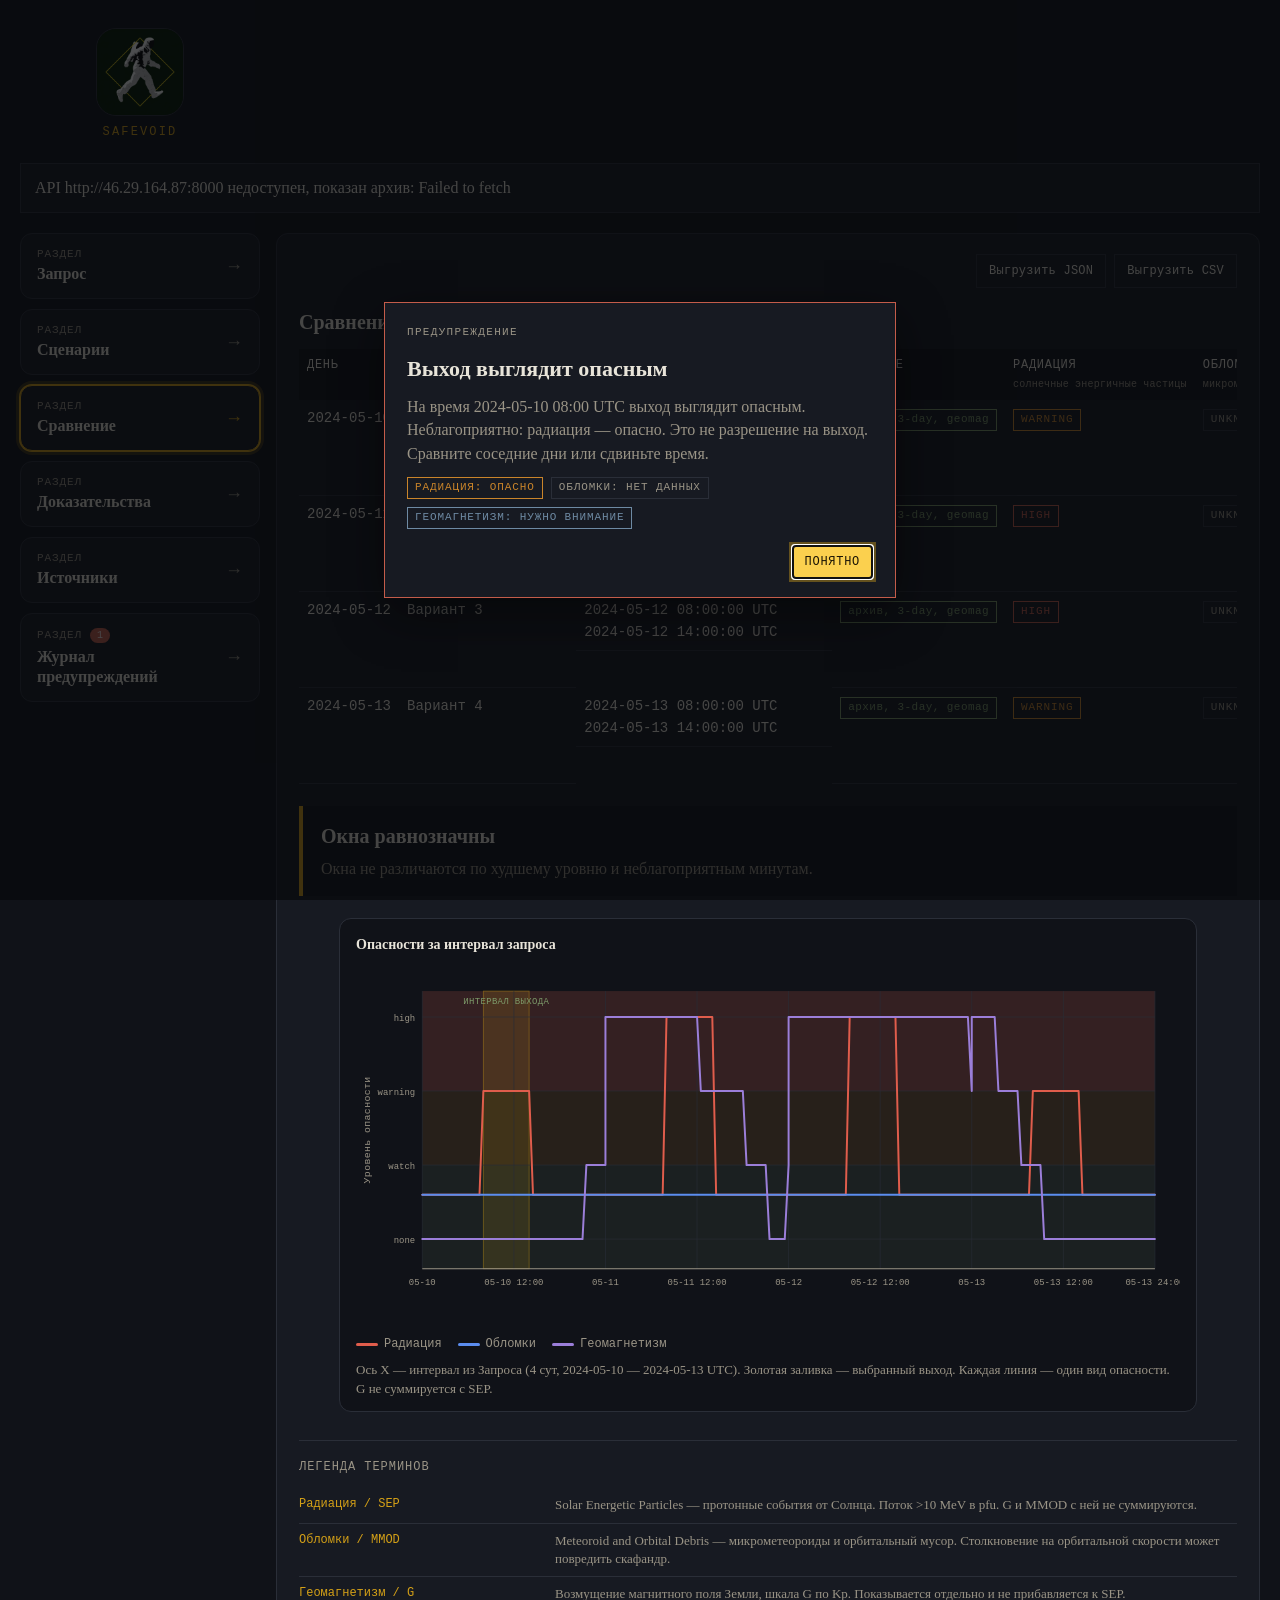
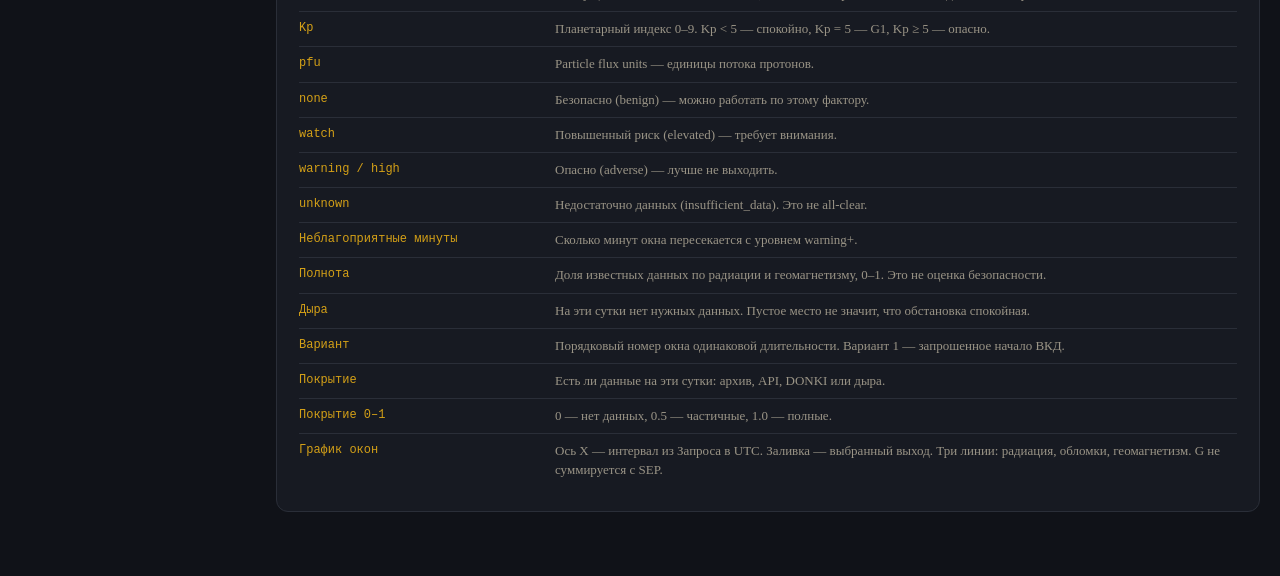
==== commit eeb98c75: "Remove the platform heading from the SafeVoid header. Co-authored-by: Cursor <cursoragent@cursor.com" ====
--- a/docs/index.html
+++ b/docs/index.html
@@ -5,18 +5,15 @@
   <meta charset="utf-8">
   <meta name="viewport" content="width=device-width, initial-scale=1">
   <title>ВКД - Орбитальный Риск</title>
-  <link rel="stylesheet" href="static/style.css?v=eva-window-0.3.43">
+  <link rel="stylesheet" href="static/style.css?v=eva-window-0.3.44">
 </head>
-<body data-api-base="http://46.29.164.87:8000" data-static="true" data-live-api="true" data-algorithm="eva-window-0.3.43" data-demo="storm" data-labels='{"kinds":{"external_forecast":"Чужой прогноз","observation":"Измерение","team_calc":"Наш расчёт","derived":"Наш расчёт"},"sources":{"test_swpc":"Тестовый прогноз NOAA SWPC","noaa_swpc":"Прогноз NOAA SWPC","swpc_3day":"Прогноз NOAA SWPC на трое суток","swpc_geomag":"Геомагнитный прогноз NOAA SWPC","goes_protons":"Измерения протонов GOES","goes_sgps":"Измерения GOES-R","swpc_kp":"Индекс Kp NOAA SWPC","nasa_donki":"Уведомления NASA DONKI","donki_notifications":"Уведомления NASA DONKI","donki_cme":"Каталог выбросов NASA DONKI","socrates":"Каталог сближений SOCRATES","orbit":"Орбита МКС","iss_gp_history":"Архив орбиты МКС","planner_api":"ВКД-планировщик","spacetrack_tle":"Орбита МКС, Space-Track","celestrak_iss":"Орбита МКС, CelesTrak"},"phrases":[{"needle":"протонный флюкс <10 pfu (normal)","label":"Поток протонов ниже 10 единиц. Это спокойный уровень, не радиационная буря."},{"needle":"протонный флюкс","label":"Поток протонов ниже порога бури. Это спокойный уровень."},{"needle":"протонный поток на нормальном уровне","label":"Радиация в норме: поток солнечных частиц не повышен."},{"needle":"прогноз swpc s1 or greater","label":"Прогноз радиационной бури от NOAA SWPC."},{"needle":"поток протонов goes","label":"Измерение потока солнечных частиц со спутника GOES."},{"needle":"ряд goes не покрывает окно","label":"Измерений GOES на это окно нет."},{"needle":"поток выше порога s","label":"В прогнозе SWPC поток выше спокойного уровня."},{"needle":"kp / шкала g","label":"Прогноз геомагнитной обстановки на трое суток."},{"needle":"текущий estimated kp","label":"Текущий индекс геомагнитной активности (Kp)."},{"needle":"socrates отключён","label":"Каталог сближений в историческом режиме не используется."},{"needle":"socrates недоступен","label":"Каталог сближений недоступен."},{"needle":"сближений iss в окне","label":"Крупных сближений с МКС в этом окне нет."},{"needle":"вероятность strong–extreme storm","label":"Вероятность сильной геомагнитной бури."},{"needle":"вероятность strong-extreme storm","label":"Вероятность сильной геомагнитной бури."},{"needle":"ap из geomag forecast","label":"Индекс геомагнитной активности из прогноза NOAA SWPC."},{"needle":"прогноз swpc r3 or greater","label":"Прогноз сильного радиозатмения от NOAA SWPC."},{"needle":"прогноз swpc r1","label":"Прогноз радиозатмения от NOAA SWPC."},{"needle":"пересечение воздействий с окном","label":"Насколько окно пересекается с неблагоприятными условиями."},{"needle":"отсутствие ряда не равно s0","label":"Нет измерений — это не значит, что радиации нет."},{"needle":"нет данных ≠ нет сближения","label":"Нет данных не значит, что сближений нет."},{"needle":"не складывается с sep","label":"Отдельный прогноз. Не складывается с радиацией."},{"needle":"шкала g отдельно от sep","label":"Геомагнитная шкала показывается отдельно от радиации."},{"needle":"g3+ на сутки окна","label":"Сильная буря (G3 и выше) на сутки этого окна."},{"needle":"это не отсутствие сближений","label":"Это не значит, что сближений нет. Исторический каталог не подменяется текущим."},{"needle":"прокси обстановки, не доза","label":"Это оценка обстановки, не доза в скафандре."}],"rules":[{"needle":"sep.threshold.normal","label":"Спокойный уровень радиации"},{"needle":"sep.threshold.s1","label":"Порог радиационной бури"},{"needle":"sep.threshold","label":"Порог радиации"},{"needle":"неполнота наблюдения","label":"Неполное измерение"},{"needle":"отказ источника не all-clear","label":"Сбой источника — это не «всё спокойно»"},{"needle":"t4: не смешивать эпоху каталога","label":"Нельзя подставлять сегодняшний каталог в прошлое"},{"needle":"observed s-storm","label":"В прогнозе отмечена радиационная буря"},{"needle":"planetary k-index","label":"Планетарный индекс геомагнитной активности"},{"needle":"в сводку sep не входит","label":"В оценку радиации не входит"}],"reasons":[{"needle":"протонного потока","yes":"Есть прогноз радиации: солнечные частицы (протоны) от NOAA SWPC.","no":"Нет прогноза радиации (солнечные частицы) на это окно."},{"needle":"есть прогнозы swpc","yes":"Есть прогноз радиации от NOAA SWPC.","no":""},{"needle":"прогнозы kp","yes":"Есть прогноз геомагнитной обстановки (индекс Kp).","no":"Нет прогноза геомагнитной обстановки на это окно."},{"needle":"метеорн","yes":"Есть сведения об обломках и метеорных потоках.","no":"Нет сведений об обломках и метеорных потоках."},{"needle":"данных sep","yes":"Есть данные по радиации.","no":"Нет данных по радиации (солнечные частицы)."},{"needle":"только внешний прогноз","yes":"Оценка только по чужому прогнозу, без измерений.","no":""}],"skipReasons":["","ok","нет","n/a","-","none"],"levels":{"none":"спокойно","watch":"нужно внимание","warning":"опасно","high":"очень опасно","unknown":"нет данных"}}' data-demos='{&#34;storm&#34;: {&#34;mode&#34;: &#34;historical&#34;, &#34;start_utc&#34;: &#34;2024-05-10 08:00&#34;, &#34;duration_hours&#34;: 6, &#34;interval_days&#34;: 4, &#34;search_hours&#34;: 12, &#34;cutoff_utc&#34;: &#34;&#34;}, &#34;quiet&#34;: {&#34;mode&#34;: &#34;historical&#34;, &#34;start_utc&#34;: &#34;2024-06-18 08:00&#34;, &#34;duration_hours&#34;: 6, &#34;interval_days&#34;: 5, &#34;search_hours&#34;: 12, &#34;cutoff_utc&#34;: &#34;&#34;}, &#34;gap&#34;: {&#34;mode&#34;: &#34;historical&#34;, &#34;start_utc&#34;: &#34;2024-06-01 08:00&#34;, &#34;duration_hours&#34;: 6, &#34;interval_days&#34;: 7, &#34;search_hours&#34;: 12, &#34;cutoff_utc&#34;: &#34;&#34;}, &#34;full_may&#34;: {&#34;mode&#34;: &#34;historical&#34;, &#34;start_utc&#34;: &#34;2024-05-01 08:00&#34;, &#34;duration_hours&#34;: 6, &#34;interval_days&#34;: 14, &#34;search_hours&#34;: 12, &#34;cutoff_utc&#34;: &#34;&#34;}, &#34;full_june&#34;: {&#34;mode&#34;: &#34;historical&#34;, &#34;start_utc&#34;: &#34;2024-06-17 08:00&#34;, &#34;duration_hours&#34;: 6, &#34;interval_days&#34;: 14, &#34;search_hours&#34;: 12, &#34;cutoff_utc&#34;: &#34;&#34;}}'>
+<body data-api-base="http://46.29.164.87:8000" data-static="true" data-live-api="true" data-algorithm="eva-window-0.3.44" data-demo="storm" data-labels='{"kinds":{"external_forecast":"Чужой прогноз","observation":"Измерение","team_calc":"Наш расчёт","derived":"Наш расчёт"},"sources":{"test_swpc":"Тестовый прогноз NOAA SWPC","noaa_swpc":"Прогноз NOAA SWPC","swpc_3day":"Прогноз NOAA SWPC на трое суток","swpc_geomag":"Геомагнитный прогноз NOAA SWPC","goes_protons":"Измерения протонов GOES","goes_sgps":"Измерения GOES-R","swpc_kp":"Индекс Kp NOAA SWPC","nasa_donki":"Уведомления NASA DONKI","donki_notifications":"Уведомления NASA DONKI","donki_cme":"Каталог выбросов NASA DONKI","socrates":"Каталог сближений SOCRATES","orbit":"Орбита МКС","iss_gp_history":"Архив орбиты МКС","planner_api":"ВКД-планировщик","spacetrack_tle":"Орбита МКС, Space-Track","celestrak_iss":"Орбита МКС, CelesTrak"},"phrases":[{"needle":"протонный флюкс <10 pfu (normal)","label":"Поток протонов ниже 10 единиц. Это спокойный уровень, не радиационная буря."},{"needle":"протонный флюкс","label":"Поток протонов ниже порога бури. Это спокойный уровень."},{"needle":"протонный поток на нормальном уровне","label":"Радиация в норме: поток солнечных частиц не повышен."},{"needle":"прогноз swpc s1 or greater","label":"Прогноз радиационной бури от NOAA SWPC."},{"needle":"поток протонов goes","label":"Измерение потока солнечных частиц со спутника GOES."},{"needle":"ряд goes не покрывает окно","label":"Измерений GOES на это окно нет."},{"needle":"поток выше порога s","label":"В прогнозе SWPC поток выше спокойного уровня."},{"needle":"kp / шкала g","label":"Прогноз геомагнитной обстановки на трое суток."},{"needle":"текущий estimated kp","label":"Текущий индекс геомагнитной активности (Kp)."},{"needle":"socrates отключён","label":"Каталог сближений в историческом режиме не используется."},{"needle":"socrates недоступен","label":"Каталог сближений недоступен."},{"needle":"сближений iss в окне","label":"Крупных сближений с МКС в этом окне нет."},{"needle":"вероятность strong–extreme storm","label":"Вероятность сильной геомагнитной бури."},{"needle":"вероятность strong-extreme storm","label":"Вероятность сильной геомагнитной бури."},{"needle":"ap из geomag forecast","label":"Индекс геомагнитной активности из прогноза NOAA SWPC."},{"needle":"прогноз swpc r3 or greater","label":"Прогноз сильного радиозатмения от NOAA SWPC."},{"needle":"прогноз swpc r1","label":"Прогноз радиозатмения от NOAA SWPC."},{"needle":"пересечение воздействий с окном","label":"Насколько окно пересекается с неблагоприятными условиями."},{"needle":"отсутствие ряда не равно s0","label":"Нет измерений — это не значит, что радиации нет."},{"needle":"нет данных ≠ нет сближения","label":"Нет данных не значит, что сближений нет."},{"needle":"не складывается с sep","label":"Отдельный прогноз. Не складывается с радиацией."},{"needle":"шкала g отдельно от sep","label":"Геомагнитная шкала показывается отдельно от радиации."},{"needle":"g3+ на сутки окна","label":"Сильная буря (G3 и выше) на сутки этого окна."},{"needle":"это не отсутствие сближений","label":"Это не значит, что сближений нет. Исторический каталог не подменяется текущим."},{"needle":"прокси обстановки, не доза","label":"Это оценка обстановки, не доза в скафандре."}],"rules":[{"needle":"sep.threshold.normal","label":"Спокойный уровень радиации"},{"needle":"sep.threshold.s1","label":"Порог радиационной бури"},{"needle":"sep.threshold","label":"Порог радиации"},{"needle":"неполнота наблюдения","label":"Неполное измерение"},{"needle":"отказ источника не all-clear","label":"Сбой источника — это не «всё спокойно»"},{"needle":"t4: не смешивать эпоху каталога","label":"Нельзя подставлять сегодняшний каталог в прошлое"},{"needle":"observed s-storm","label":"В прогнозе отмечена радиационная буря"},{"needle":"planetary k-index","label":"Планетарный индекс геомагнитной активности"},{"needle":"в сводку sep не входит","label":"В оценку радиации не входит"}],"reasons":[{"needle":"протонного потока","yes":"Есть прогноз радиации: солнечные частицы (протоны) от NOAA SWPC.","no":"Нет прогноза радиации (солнечные частицы) на это окно."},{"needle":"есть прогнозы swpc","yes":"Есть прогноз радиации от NOAA SWPC.","no":""},{"needle":"прогнозы kp","yes":"Есть прогноз геомагнитной обстановки (индекс Kp).","no":"Нет прогноза геомагнитной обстановки на это окно."},{"needle":"метеорн","yes":"Есть сведения об обломках и метеорных потоках.","no":"Нет сведений об обломках и метеорных потоках."},{"needle":"данных sep","yes":"Есть данные по радиации.","no":"Нет данных по радиации (солнечные частицы)."},{"needle":"только внешний прогноз","yes":"Оценка только по чужому прогнозу, без измерений.","no":""}],"skipReasons":["","ok","нет","n/a","-","none"],"levels":{"none":"спокойно","watch":"нужно внимание","warning":"опасно","high":"очень опасно","unknown":"нет данных"}}' data-demos='{&#34;storm&#34;: {&#34;mode&#34;: &#34;historical&#34;, &#34;start_utc&#34;: &#34;2024-05-10 08:00&#34;, &#34;duration_hours&#34;: 6, &#34;interval_days&#34;: 4, &#34;search_hours&#34;: 12, &#34;cutoff_utc&#34;: &#34;&#34;}, &#34;quiet&#34;: {&#34;mode&#34;: &#34;historical&#34;, &#34;start_utc&#34;: &#34;2024-06-18 08:00&#34;, &#34;duration_hours&#34;: 6, &#34;interval_days&#34;: 5, &#34;search_hours&#34;: 12, &#34;cutoff_utc&#34;: &#34;&#34;}, &#34;gap&#34;: {&#34;mode&#34;: &#34;historical&#34;, &#34;start_utc&#34;: &#34;2024-06-01 08:00&#34;, &#34;duration_hours&#34;: 6, &#34;interval_days&#34;: 7, &#34;search_hours&#34;: 12, &#34;cutoff_utc&#34;: &#34;&#34;}, &#34;full_may&#34;: {&#34;mode&#34;: &#34;historical&#34;, &#34;start_utc&#34;: &#34;2024-05-01 08:00&#34;, &#34;duration_hours&#34;: 6, &#34;interval_days&#34;: 14, &#34;search_hours&#34;: 12, &#34;cutoff_utc&#34;: &#34;&#34;}, &#34;full_june&#34;: {&#34;mode&#34;: &#34;historical&#34;, &#34;start_utc&#34;: &#34;2024-06-17 08:00&#34;, &#34;duration_hours&#34;: 6, &#34;interval_days&#34;: 14, &#34;search_hours&#34;: 12, &#34;cutoff_utc&#34;: &#34;&#34;}}'>
   <div class="platform">
     <header class="platform-head">
       <a class="brand" href="index.html">
-        <img class="brand-mark" src="static/logo.png?v=eva-window-0.3.43" alt="SafeVoid">
+        <img class="brand-mark" src="static/logo.png?v=eva-window-0.3.44" alt="SafeVoid">
         <span class="brand-name">SafeVoid</span>
       </a>
-      <div class="platform-head-copy">
-        <h1>ВКД - Орбитальный Риск</h1>
-      </div>
     </header>
 
     
@@ -609,6 +606,6 @@
       </div>
     </div>
   </div>
-  <script src="static/stand.js?v=eva-window-0.3.43"></script>
+  <script src="static/stand.js?v=eva-window-0.3.44"></script>
 </body>
 </html>
--- a/docs/static/style.css
+++ b/docs/static/style.css
@@ -31,7 +31,6 @@
   align-items: center;
   margin-bottom: 22px;
 }
-.platform-head h1 { margin: 0 0 8px; }
 .brand {
   display: flex;
   flex-direction: column;
@@ -57,7 +56,6 @@
   text-transform: uppercase;
   color: var(--accent);
 }
-.platform-head-copy { min-width: 0; }
 .platform-body {
   display: grid;
   grid-template-columns: 240px minmax(0, 1fr);
